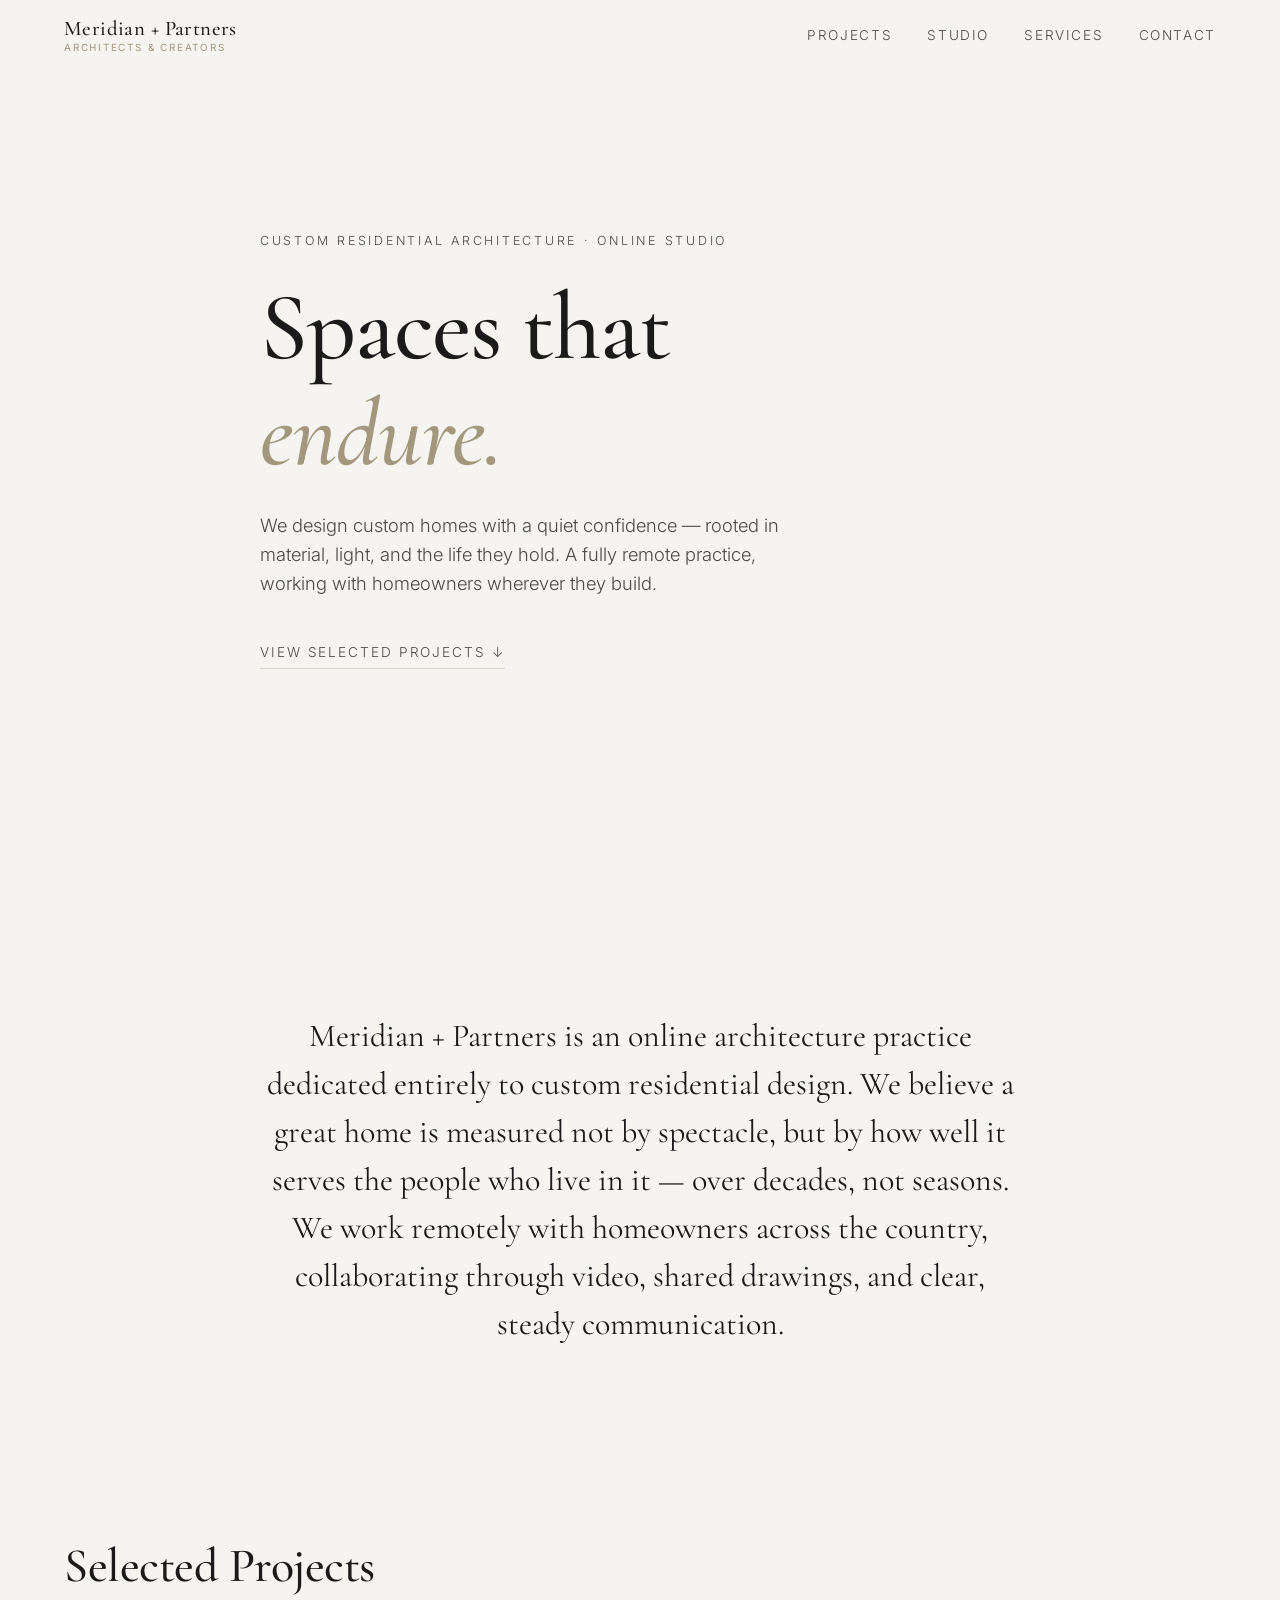
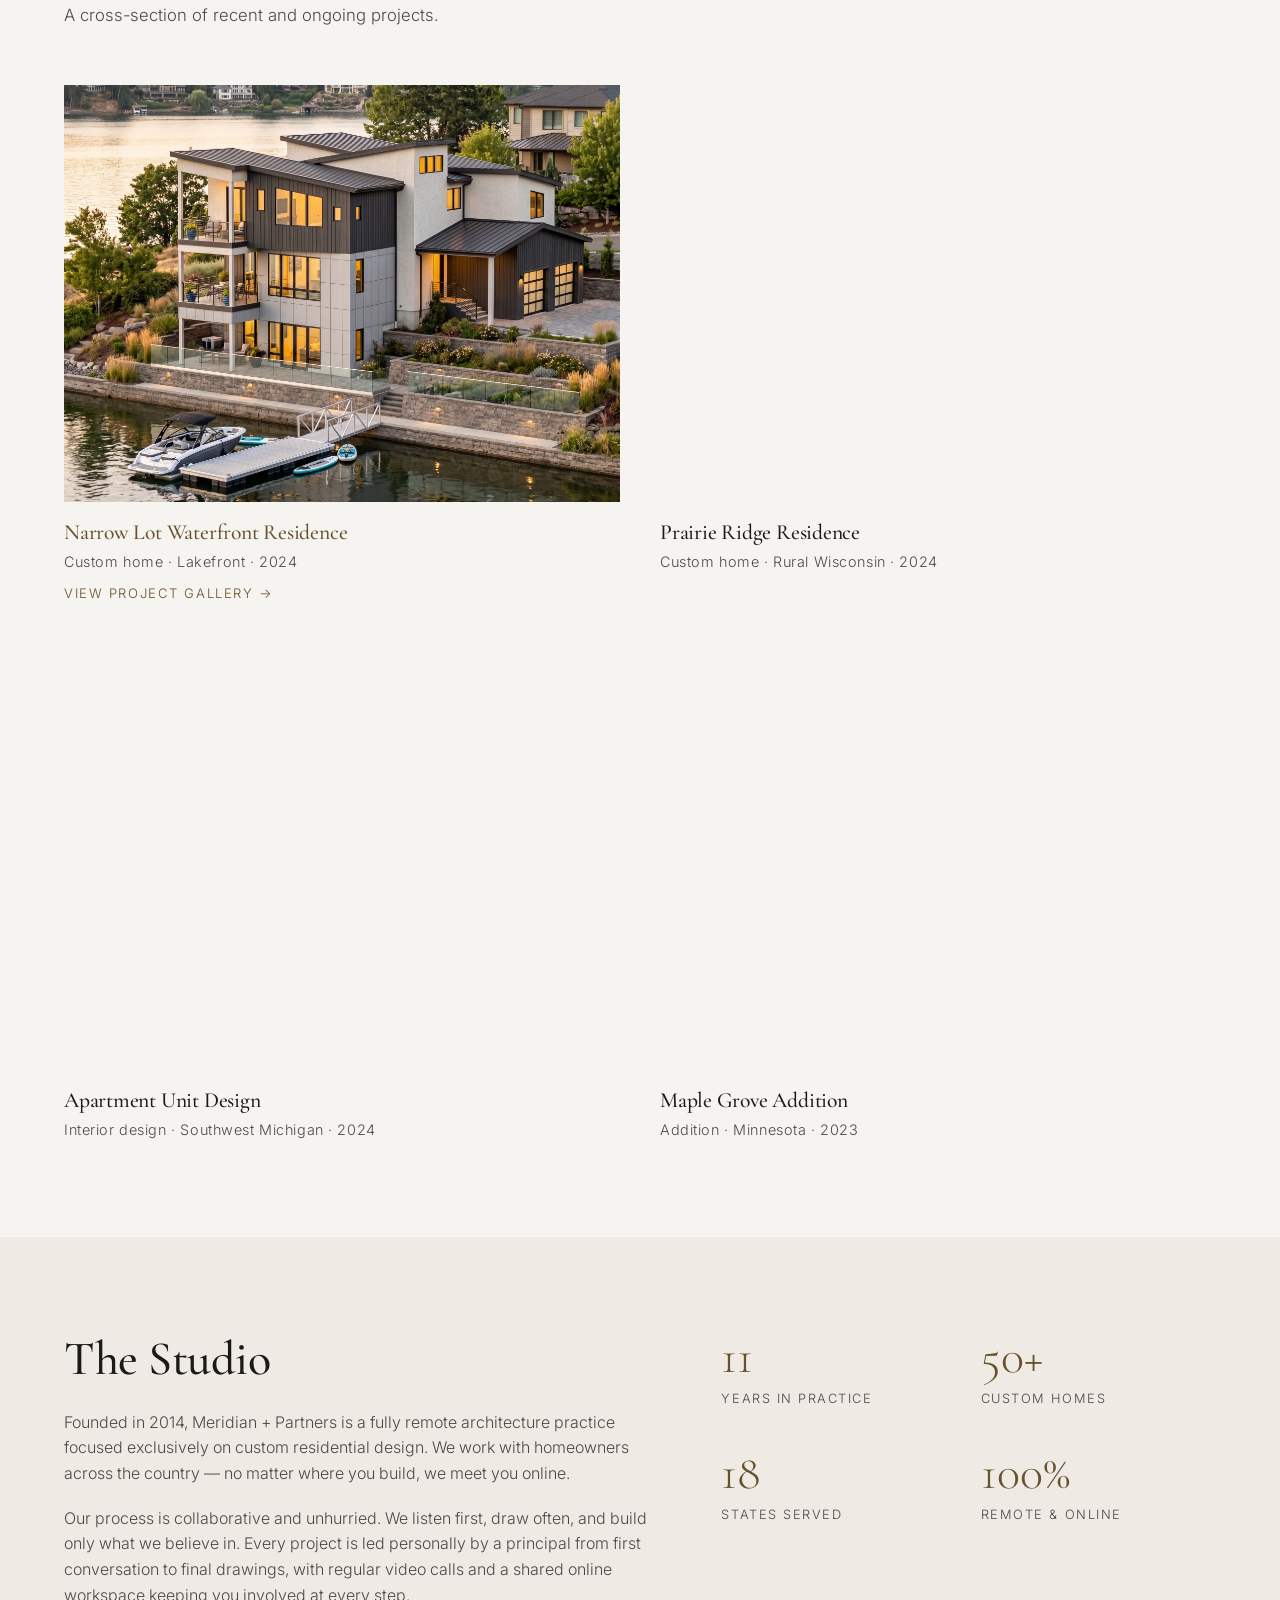
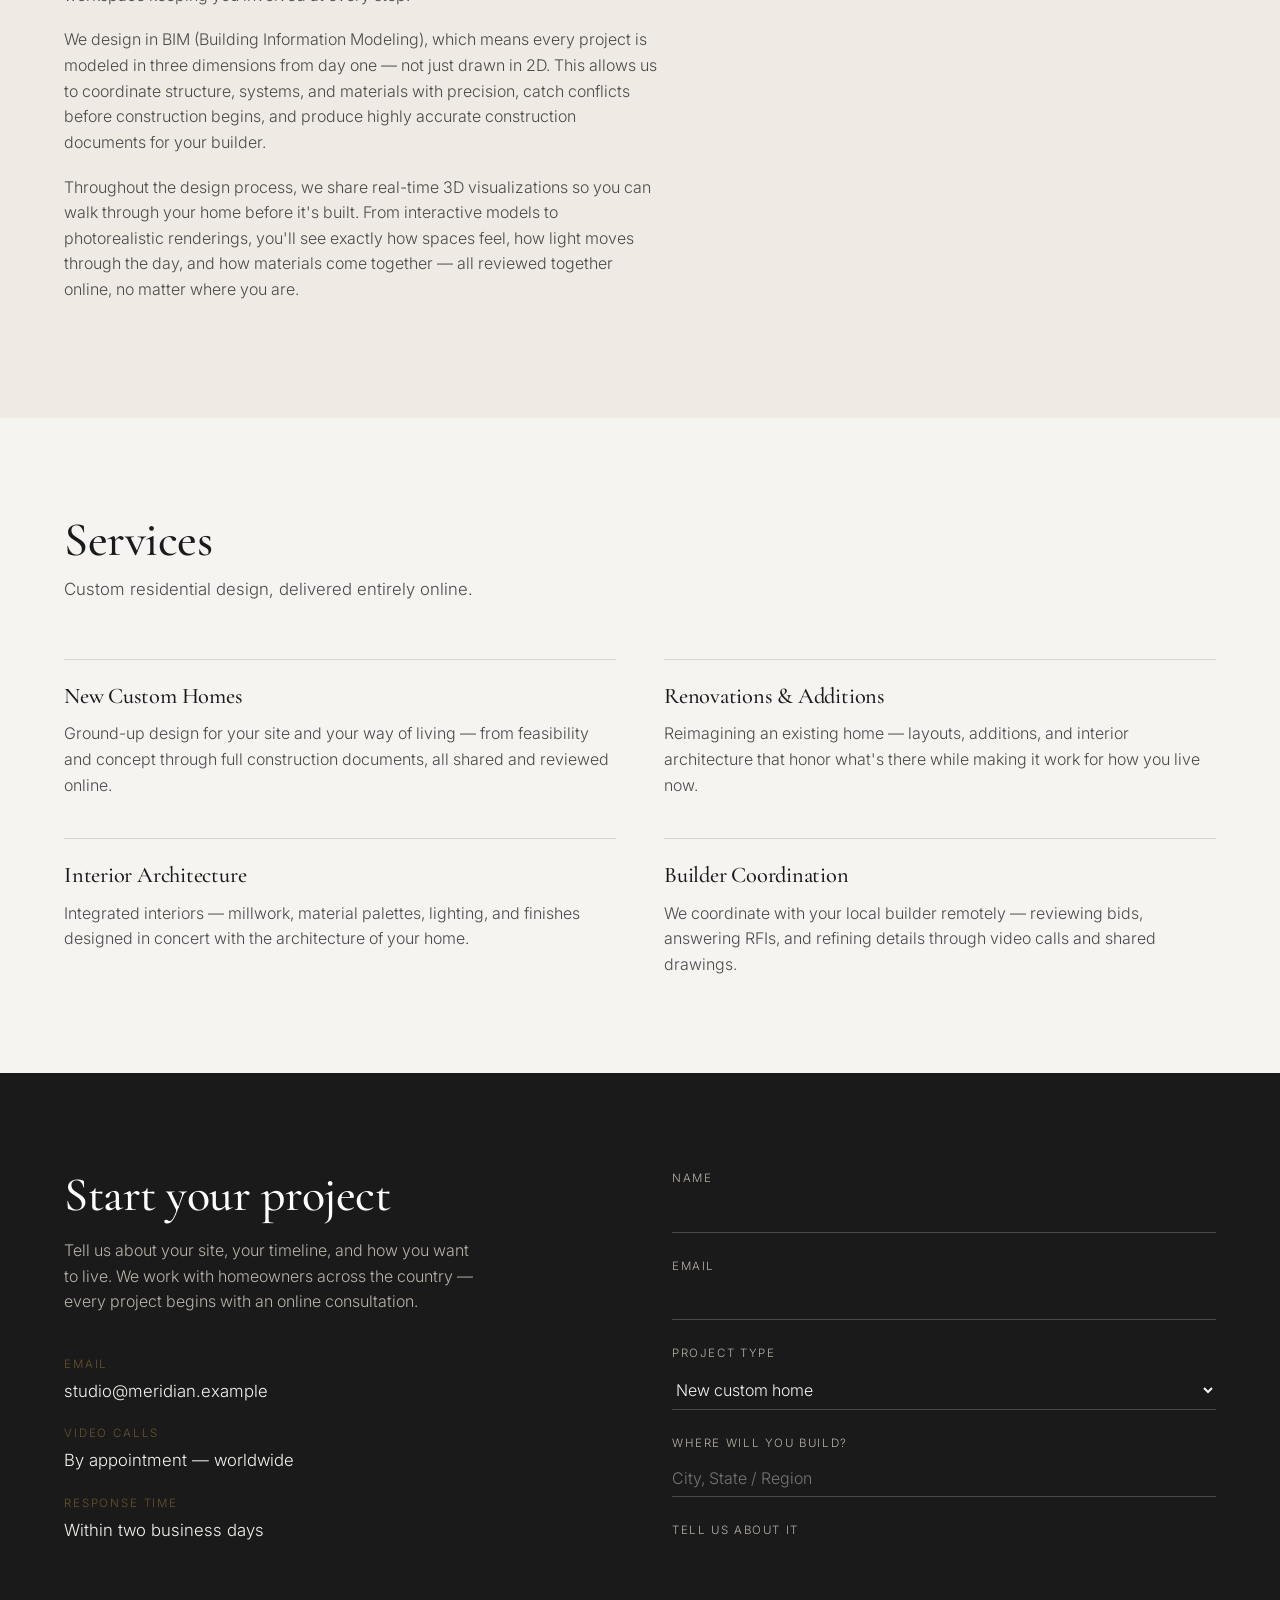
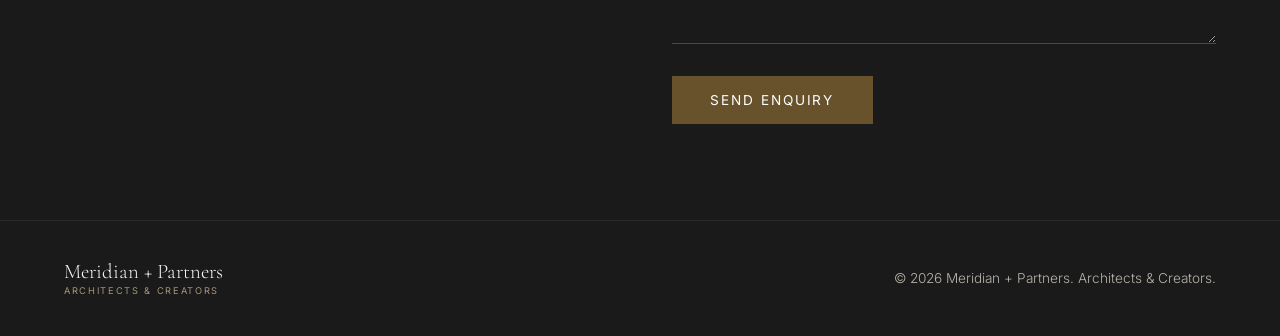
==== index.html @ c116041d "Update index.html" ====
<!DOCTYPE html>
<html lang="en">
<head>
  <meta charset="UTF-8" />
  <meta name="viewport" content="width=device-width, initial-scale=1.0" />
  <title>Meridian + Partners — Architects &amp; Creators</title>
  <meta name="description" content="Meridian + Partners is an online architecture practice designing custom residential projects — fully remote, working with homeowners across the country." />
  <link rel="stylesheet" href="styles.css" />
  <link rel="preconnect" href="https://fonts.googleapis.com" />
  <link rel="preconnect" href="https://fonts.gstatic.com" crossorigin />
  <link href="https://fonts.googleapis.com/css2?family=Inter:wght@300;400;500;600&family=Cormorant+Garamond:ital,wght@0,400;0,500;1,400&display=swap" rel="stylesheet" />
</head>
<body>

  <!-- Navigation -->
  <header class="site-header" id="top">
    <div class="nav-wrap">
      <a href="index.html" class="logo">Meridian + Partners<span class="logo-sub">Architects &amp; Creators</span></a>
      <nav class="nav-links" id="nav">
        <a href="index.html#work">Projects</a>
        <a href="index.html#studio">Studio</a>
        <a href="index.html#services">Services</a>
        <a href="index.html#contact">Contact</a>
      </nav>
      <button class="nav-toggle" id="navToggle" aria-label="Toggle menu">
        <span></span><span></span><span></span>
      </button>
    </div>
  </header>

  <!-- Hero -->
  <section class="hero">
    <div class="hero-content">
      <p class="hero-eyebrow">Custom Residential Architecture · Online Studio</p>
      <h1>Spaces that<br /><em>endure.</em></h1>
      <p class="hero-sub">We design custom homes with a quiet confidence — rooted in material, light, and the life they hold. A fully remote practice, working with homeowners wherever they build.</p>
      <a href="#work" class="btn-line">View selected projects ↓</a>
    </div>
  </section>

  <!-- Intro / Studio statement -->
  <section class="statement">
    <div class="container narrow">
      <p class="lead">
        Meridian + Partners is an online architecture practice dedicated entirely to custom
        residential design. We believe a great home is measured not by spectacle, but by how
        well it serves the people who live in it — over decades, not seasons. We work remotely
        with homeowners across the country, collaborating through video, shared drawings, and
        clear, steady communication.
      </p>
    </div>
  </section>

  <!-- Selected Projects -->
  <section class="work" id="work">
    <div class="container">
      <div class="section-head">
        <h2>Selected Projects</h2>
        <p>A cross-section of recent and ongoing projects.</p>
      </div>

      <div class="project-grid">
        <a href="narrow-lot-waterfront.html" class="project project-featured">
          <div class="project-img" style="background-image:url('narrow-lot-waterfront/waterfront-1.jpeg')"></div>
          <div class="project-meta">
            <h3>Narrow Lot Waterfront Residence</h3>
            <p>Custom home · Lakefront · 2024</p>
            <span class="project-link">View project gallery →</span>
          </div>
        </a>

        <article class="project">
          <div class="project-img" style="background-image:url('https://images.unsplash.com/photo-1600585154340-be6161a56a0c?auto=format&fit=crop&w=1200&q=80')"></div>
          <div class="project-meta">
            <h3>Prairie Ridge Residence</h3>
            <p>Custom home · Rural Wisconsin · 2024</p>
          </div>
        </article>

        <article class="project">
          <div class="project-img" style="background-image:url('https://images.unsplash.com/photo-1600210492486-724fe5c67fb0?auto=format&fit=crop&w=1200&q=80')"></div>
          <div class="project-meta">
            <h3>Apartment Unit Design</h3>
            <p>Interior design · Southwest Michigan · 2024</p>
          </div>
        </article>

        <article class="project">
          <div class="project-img" style="background-image:url('https://images.unsplash.com/photo-1512917774080-9991f1c4c750?auto=format&fit=crop&w=1200&q=80')"></div>
          <div class="project-meta">
            <h3>Maple Grove Addition</h3>
            <p>Addition · Minnesota · 2023</p>
          </div>
        </article>
      </div>
    </div>
  </section>

  <!-- Studio -->
  <section class="studio" id="studio">
    <div class="container two-col">
      <div class="col-text">
        <h2>The Studio</h2>
        <p>
          Founded in 2014, Meridian + Partners is a fully remote architecture practice focused
          exclusively on custom residential design. We work with homeowners across the country —
          no matter where you build, we meet you online.
        </p>
        <p>
          Our process is collaborative and unhurried. We listen first, draw often, and build only
          what we believe in. Every project is led personally by a principal from first
          conversation to final drawings, with regular video calls and a shared online workspace
          keeping you involved at every step.
        </p>
        <p>
          We design in BIM (Building Information Modeling), which means every project is modeled
          in three dimensions from day one — not just drawn in 2D. This allows us to coordinate
          structure, systems, and materials with precision, catch conflicts before construction
          begins, and produce highly accurate construction documents for your builder.
        </p>
        <p>
          Throughout the design process, we share real-time 3D visualizations so you can walk
          through your home before it's built. From interactive models to photorealistic
          renderings, you'll see exactly how spaces feel, how light moves through the day, and
          how materials come together — all reviewed together online, no matter where you are.
        </p>
      </div>
      <div class="col-stats">
        <div class="stat">
          <span class="stat-num">11</span>
          <span class="stat-label">Years in practice</span>
        </div>
        <div class="stat">
          <span class="stat-num">50+</span>
          <span class="stat-label">Custom homes</span>
        </div>
        <div class="stat">
          <span class="stat-num">18</span>
          <span class="stat-label">States served</span>
        </div>
        <div class="stat">
          <span class="stat-num">100%</span>
          <span class="stat-label">Remote &amp; online</span>
        </div>
      </div>
    </div>
  </section>

  <!-- Services -->
  <section class="services" id="services">
    <div class="container">
      <div class="section-head">
        <h2>Services</h2>
        <p>Custom residential design, delivered entirely online.</p>
      </div>
      <div class="service-grid">
        <div class="service">
          <h3>New Custom Homes</h3>
          <p>Ground-up design for your site and your way of living — from feasibility and concept through full construction documents, all shared and reviewed online.</p>
        </div>
        <div class="service">
          <h3>Renovations &amp; Additions</h3>
          <p>Reimagining an existing home — layouts, additions, and interior architecture that honor what's there while making it work for how you live now.</p>
        </div>
        <div class="service">
          <h3>Interior Architecture</h3>
          <p>Integrated interiors — millwork, material palettes, lighting, and finishes designed in concert with the architecture of your home.</p>
        </div>
        <div class="service">
          <h3>Builder Coordination</h3>
          <p>We coordinate with your local builder remotely — reviewing bids, answering RFIs, and refining details through video calls and shared drawings.</p>
        </div>
      </div>
    </div>
  </section>

  <!-- Contact -->
  <section class="contact" id="contact">
    <div class="container">
      <div class="contact-inner">
        <div class="contact-lead">
          <h2>Start your project</h2>
          <p>Tell us about your site, your timeline, and how you want to live. We work with homeowners across the country — every project begins with an online consultation.</p>
          <ul class="contact-details">
            <li><span>Email</span> studio@meridian.example</li>
            <li><span>Video calls</span> By appointment — worldwide</li>
            <li><span>Response time</span> Within two business days</li>
          </ul>
        </div>
                <form class="contact-form" id="contactForm">
          <!-- FormSubmit hidden fields -->
          <input type="hidden" name="_subject" value="New enquiry from Meridian + Partners website" />
          <input type="hidden" name="_template" value="table" />
          <input type="hidden" name="_captcha" value="false" />
          <div class="field">
            <label for="name">Name</label>
            <input type="text" id="name" name="name" required />
          </div>
          <div class="field">
            <label for="email">Email</label>
            <input type="email" id="email" name="email" required />
          </div>
          <div class="field">
            <label for="project">Project type</label>
            <select id="project" name="project">
              <option>New custom home</option>
              <option>Renovation / addition</option>
              <option>Interior architecture</option>
              <option>Not sure yet</option>
            </select>
          </div>
          <div class="field">
            <label for="location">Where will you build?</label>
            <input type="text" id="location" name="location" placeholder="City, State / Region" />
          </div>
          <div class="field">
            <label for="message">Tell us about it</label>
            <textarea id="message" name="message" rows="4" required></textarea>
          </div>
          <button type="submit" class="btn-solid">Send enquiry</button>
          <p class="form-note" id="formNote" hidden>Thanks — we'll be in touch within a few days.</p>
        </form>
      </div>
    </div>
  </section>

  <!-- Footer -->
  <footer class="site-footer">
    <div class="container footer-wrap">
      <p class="footer-logo">Meridian + Partners<span class="footer-sub">Architects &amp; Creators</span></p>
      <p class="footer-copy">© 2026 Meridian + Partners. Architects &amp; Creators.</p>
    </div>
  </footer>

  <script src="script.js"></script>
</body>
</html>
---- styles.css ----
/* ===== Base ===== */
:root {
  --bg: #f6f4f0;
  --ink: #1a1a1a;
  --ink-soft: #4a4a4a;
  --line: #d9d4cc;
  --accent: #68522c;
  --serif: "Cormorant Garamond", Georgia, serif;
  --sans: "Inter", -apple-system, BlinkMacSystemFont, "Segoe UI", sans-serif;
}

* { margin: 0; padding: 0; box-sizing: border-box; }

html { scroll-behavior: smooth; }

body {
  font-family: var(--sans);
  color: var(--ink);
  background: var(--bg);
  line-height: 1.6;
  font-weight: 300;
  -webkit-font-smoothing: antialiased;
}

img { max-width: 100%; display: block; }
a { color: inherit; text-decoration: none; }

.container { width: min(1200px, 90%); margin: 0 auto; }
.narrow { max-width: 760px; }

h1, h2, h3 { font-family: var(--serif); font-weight: 500; line-height: 1.1; letter-spacing: -0.01em; }
h2 { font-size: clamp(2rem, 4vw, 3rem); }
h3 { font-size: 1.4rem; }

/* ===== Header ===== */
.site-header {
  position: fixed; top: 0; left: 0; right: 0; z-index: 100;
  background: rgba(246, 244, 240, 0.85);
  backdrop-filter: blur(10px);
  border-bottom: 1px solid transparent;
  transition: border-color .3s ease;
}
.site-header.scrolled { border-color: var(--line); }

.nav-wrap {
  width: min(1200px, 90%); margin: 0 auto;
  display: flex; align-items: center; justify-content: space-between;
  padding: 1.1rem 0;
}

.logo {
  font-family: var(--serif); font-size: 1.3rem; font-weight: 500;
  letter-spacing: 0.02em; display: flex; flex-direction: column; line-height: 1.1;
}
.logo span { color: var(--accent); font-style: italic; }
.logo .logo-sub {
  font-family: var(--sans); font-size: 0.62rem; font-style: normal; font-weight: 400;
  text-transform: uppercase; letter-spacing: 0.18em; color: #a3977e;
  margin-top: 2px;
}

.nav-links { display: flex; gap: 2.2rem; }
.nav-links a {
  font-size: 0.85rem; text-transform: uppercase; letter-spacing: 0.12em;
  color: var(--ink-soft); transition: color .2s ease;
  position: relative;
}
.nav-links a::after {
  content: ""; position: absolute; left: 0; bottom: -4px; width: 0; height: 1px;
  background: var(--accent); transition: width .25s ease;
}
.nav-links a:hover { color: var(--ink); }
.nav-links a:hover::after { width: 100%; }

.nav-toggle { display: none; flex-direction: column; gap: 5px; background: none; border: none; cursor: pointer; padding: 6px; }
.nav-toggle span { width: 24px; height: 1.5px; background: var(--ink); transition: .3s; }

@media (max-width: 760px) {
  .nav-links {
    position: fixed; top: 64px; left: 0; right: 0;
    background: var(--bg); flex-direction: column; gap: 0;
    padding: 1rem 0; border-bottom: 1px solid var(--line);
    transform: translateY(-130%); transition: transform .35s ease;
  }
  .nav-links.open { transform: translateY(0); }
  .nav-links a { padding: 1rem 5%; }
  .nav-toggle { display: flex; }
}

/* ===== Hero ===== */
.hero {
  position: relative; min-height: 100vh; display: flex; align-items: center;
  background: var(--bg);
  color: var(--ink);
}
.hero-overlay { display: none; }
.hero-content { position: relative; width: min(1200px, 90%); margin: 0 auto; max-width: 760px; }
.hero-eyebrow {
  font-size: 0.78rem; text-transform: uppercase; letter-spacing: 0.22em;
  margin-bottom: 1.5rem; color: var(--ink-soft);
}
.hero h1 { font-size: clamp(3.2rem, 8vw, 6rem); margin-bottom: 1.5rem; }
.hero h1 em { font-style: italic; color: #a3977e; }
.hero-sub { font-size: 1.15rem; max-width: 520px; color: var(--ink-soft); font-weight: 300; margin-bottom: 2.5rem; }
.btn-line {
  display: inline-block; font-size: 0.85rem; text-transform: uppercase; letter-spacing: 0.14em;
  padding-bottom: 4px; border-bottom: 1px solid var(--line);
  color: var(--ink-soft); transition: border-color .2s ease, color .2s ease;
}
.btn-line:hover { border-color: var(--ink); color: var(--ink); }

/* ===== Statement ===== */
.statement { padding: 7rem 0; text-align: center; }
.statement .lead {
  font-family: var(--serif); font-size: clamp(1.4rem, 2.6vw, 2rem);
  line-height: 1.5; font-weight: 400; color: var(--ink);
}

/* ===== Section heads ===== */
.section-head { margin-bottom: 3.5rem; }
.section-head h2 { margin-bottom: 0.6rem; }
.section-head p { color: var(--ink-soft); font-size: 1.05rem; }

/* ===== Work ===== */
.work { padding: 5rem 0 6rem; }
.project-grid {
  display: grid; grid-template-columns: repeat(2, 1fr); gap: 3rem 2.5rem;
}
.project { cursor: pointer; text-decoration: none; color: inherit; display: block; }
.project-featured .project-meta h3 { color: var(--accent); }
.project-link {
  display: inline-block; margin-top: 0.6rem; font-size: 0.82rem; text-transform: uppercase;
  letter-spacing: 0.12em; color: var(--accent); transition: color .2s ease;
}
.project:hover .project-link { color: var(--ink); }
.project-img {
  aspect-ratio: 4/3; background-size: cover; background-position: center;
  margin-bottom: 1.2rem; overflow: hidden;
  transition: opacity .4s ease, transform .6s ease;
}
.project:hover .project-img { opacity: 0.88; }
.project-meta h3 { font-size: 1.35rem; margin-bottom: 0.3rem; }
.project-meta p { color: var(--ink-soft); font-size: 0.9rem; letter-spacing: 0.04em; }

@media (max-width: 640px) {
  .project-grid { grid-template-columns: 1fr; gap: 2.5rem; }
}

/* ===== Studio ===== */
.studio { padding: 6rem 0; background: #efeae3; }
.two-col { display: grid; grid-template-columns: 1.2fr 1fr; gap: 4rem; align-items: start; }
.col-text h2 { margin-bottom: 1.5rem; }
.col-text p { margin-bottom: 1.2rem; color: var(--ink-soft); }
.col-stats { display: grid; grid-template-columns: 1fr 1fr; gap: 2.5rem 1.5rem; }
.stat { display: flex; flex-direction: column; }
.stat-num { font-family: var(--serif); font-size: 3rem; color: var(--accent); line-height: 1; }
.stat-label { font-size: 0.8rem; text-transform: uppercase; letter-spacing: 0.12em; color: var(--ink-soft); margin-top: 0.5rem; }

@media (max-width: 760px) {
  .two-col { grid-template-columns: 1fr; gap: 2.5rem; }
}

/* ===== Services ===== */
.services { padding: 6rem 0; }
.service-grid { display: grid; grid-template-columns: repeat(2, 1fr); gap: 2.5rem 3rem; }
.service { padding-top: 1.5rem; border-top: 1px solid var(--line); }
.service h3 { margin-bottom: 0.8rem; }
.service p { color: var(--ink-soft); }

@media (max-width: 640px) {
  .service-grid { grid-template-columns: 1fr; }
}

/* ===== Contact ===== */
.contact { padding: 6rem 0; background: #1a1a1a; color: #f6f4f0; }
.contact-inner { display: grid; grid-template-columns: 1fr 1fr; gap: 4rem; align-items: start; }
.contact-lead h2 { margin-bottom: 1rem; color: #fff; }
.contact-lead p { color: #b8b3aa; margin-bottom: 2.5rem; max-width: 420px; }
.contact-details { list-style: none; }
.contact-details li { margin-bottom: 1.2rem; font-size: 1.05rem; }
.contact-details span {
  display: block; font-size: 0.72rem; text-transform: uppercase; letter-spacing: 0.16em;
  color: var(--accent); margin-bottom: 0.3rem;
}

.contact-form .field { margin-bottom: 1.5rem; }
.contact-form label {
  display: block; font-size: 0.72rem; text-transform: uppercase; letter-spacing: 0.14em;
  margin-bottom: 0.5rem; color: #b8b3aa;
}
.contact-form input,
.contact-form select,
.contact-form textarea {
  width: 100%; background: transparent; border: none; border-bottom: 1px solid #4a4a4a;
  color: #f6f4f0; font-family: var(--sans); font-size: 1rem; font-weight: 300;
  padding: 0.5rem 0; transition: border-color .2s ease;
}
.contact-form input:focus,
.contact-form select:focus,
.contact-form textarea:focus { outline: none; border-color: var(--accent); }
.contact-form select option { background: #1a1a1a; }
.contact-form textarea { resize: vertical; }

.btn-solid {
  display: inline-block; background: var(--accent); color: #fff; border: none;
  font-family: var(--sans); font-size: 0.85rem; text-transform: uppercase; letter-spacing: 0.14em;
  padding: 1rem 2.4rem; cursor: pointer; transition: background .2s ease;
}
.btn-solid:hover { background: #4e3d20; }

.form-note { margin-top: 1rem; color: var(--accent); font-size: 0.95rem; }

@media (max-width: 760px) {
  .contact-inner { grid-template-columns: 1fr; gap: 2.5rem; }
}

/* ===== Footer ===== */
.site-footer { padding: 2.5rem 0; border-top: 1px solid #2a2a2a; background: #1a1a1a; color: #b8b3aa; }
.footer-wrap { display: flex; align-items: center; justify-content: space-between; flex-wrap: wrap; gap: 1rem; }
.footer-logo { font-family: var(--serif); font-size: 1.3rem; color: #f6f4f0; display: flex; flex-direction: column; line-height: 1.1; }
.footer-logo span { color: var(--accent); font-style: italic; }
.footer-logo .footer-sub {
  font-family: var(--sans); font-size: 0.58rem; font-style: normal; font-weight: 400;
  text-transform: uppercase; letter-spacing: 0.18em; color: #a3977e;
  margin-top: 2px;
}
.footer-copy { font-size: 0.85rem; }
.footer-social { display: flex; gap: 1.8rem; }
.footer-social a { font-size: 0.85rem; text-transform: uppercase; letter-spacing: 0.1em; transition: color .2s ease; }
.footer-social a:hover { color: #fff; }

@media (max-width: 560px) {
  .footer-wrap { flex-direction: column; text-align: center; }
}

/* ===== Project Gallery Page ===== */
.project-hero {
  position: relative; min-height: 75vh; display: flex; align-items: flex-end;
  overflow: hidden; margin-top: 0;
}
.project-hero-img {
  position: absolute; inset: 0; background-size: cover; background-position: center;
}
.project-hero-overlay {
  position: absolute; inset: 0;
  background: linear-gradient(180deg, rgba(0,0,0,0.25) 0%, rgba(0,0,0,0.65) 100%);
}
.project-hero-content {
  position: relative; width: min(1200px, 90%); margin: 0 auto 4rem; max-width: 760px; color: #fff;
}
.project-hero-eyebrow {
  font-size: 0.78rem; text-transform: uppercase; letter-spacing: 0.22em;
  margin-bottom: 1.2rem; opacity: 0.9;
}
.project-hero h1 { font-size: clamp(2.8rem, 6vw, 4.5rem); margin-bottom: 1.2rem; color: #fff; }
.project-hero-sub { font-size: 1.1rem; max-width: 560px; opacity: 0.92; font-weight: 300; }

.project-details { padding: 4rem 0 2rem; }
.project-info-grid {
  display: grid; grid-template-columns: repeat(4, 1fr); gap: 2rem;
}
.project-info h3 {
  font-family: var(--sans); font-size: 0.72rem; text-transform: uppercase;
  letter-spacing: 0.14em; color: var(--accent); margin-bottom: 0.5rem;
}
.project-info p { color: var(--ink-soft); font-size: 0.95rem; }
@media (max-width: 640px) {
  .project-info-grid { grid-template-columns: 1fr 1fr; gap: 1.5rem; }
}

.gallery { padding: 3rem 0 5rem; }
.gallery-grid {
  display: grid; grid-template-columns: repeat(2, 1fr); gap: 1.5rem;
}
.gallery-item { overflow: hidden; }
.gallery-item img {
  width: 100%; height: 100%; object-fit: cover; aspect-ratio: 4/3;
  transition: transform .6s ease;
}
.gallery-item:hover img { transform: scale(1.03); }
.gallery-wide { grid-column: span 2; }
.gallery-wide img { aspect-ratio: 16/9; }
@media (max-width: 640px) {
  .gallery-grid { grid-template-columns: 1fr; }
  .gallery-wide { grid-column: span 1; }
}

.project-narrative { padding: 4rem 0 5rem; background: #efeae3; }
.project-narrative h2 { margin-bottom: 1.5rem; }
.project-narrative p { color: var(--ink-soft); margin-bottom: 1.2rem; font-size: 1.05rem; }

.back-to-work { padding: 3rem 0 4rem; }
.btn-line-dark {
  display: inline-block; font-size: 0.85rem; text-transform: uppercase; letter-spacing: 0.14em;
  padding-bottom: 4px; border-bottom: 1px solid var(--line); color: var(--ink-soft);
  transition: border-color .2s ease, color .2s ease;
}
.btn-line-dark:hover { border-color: var(--ink); color: var(--ink); }
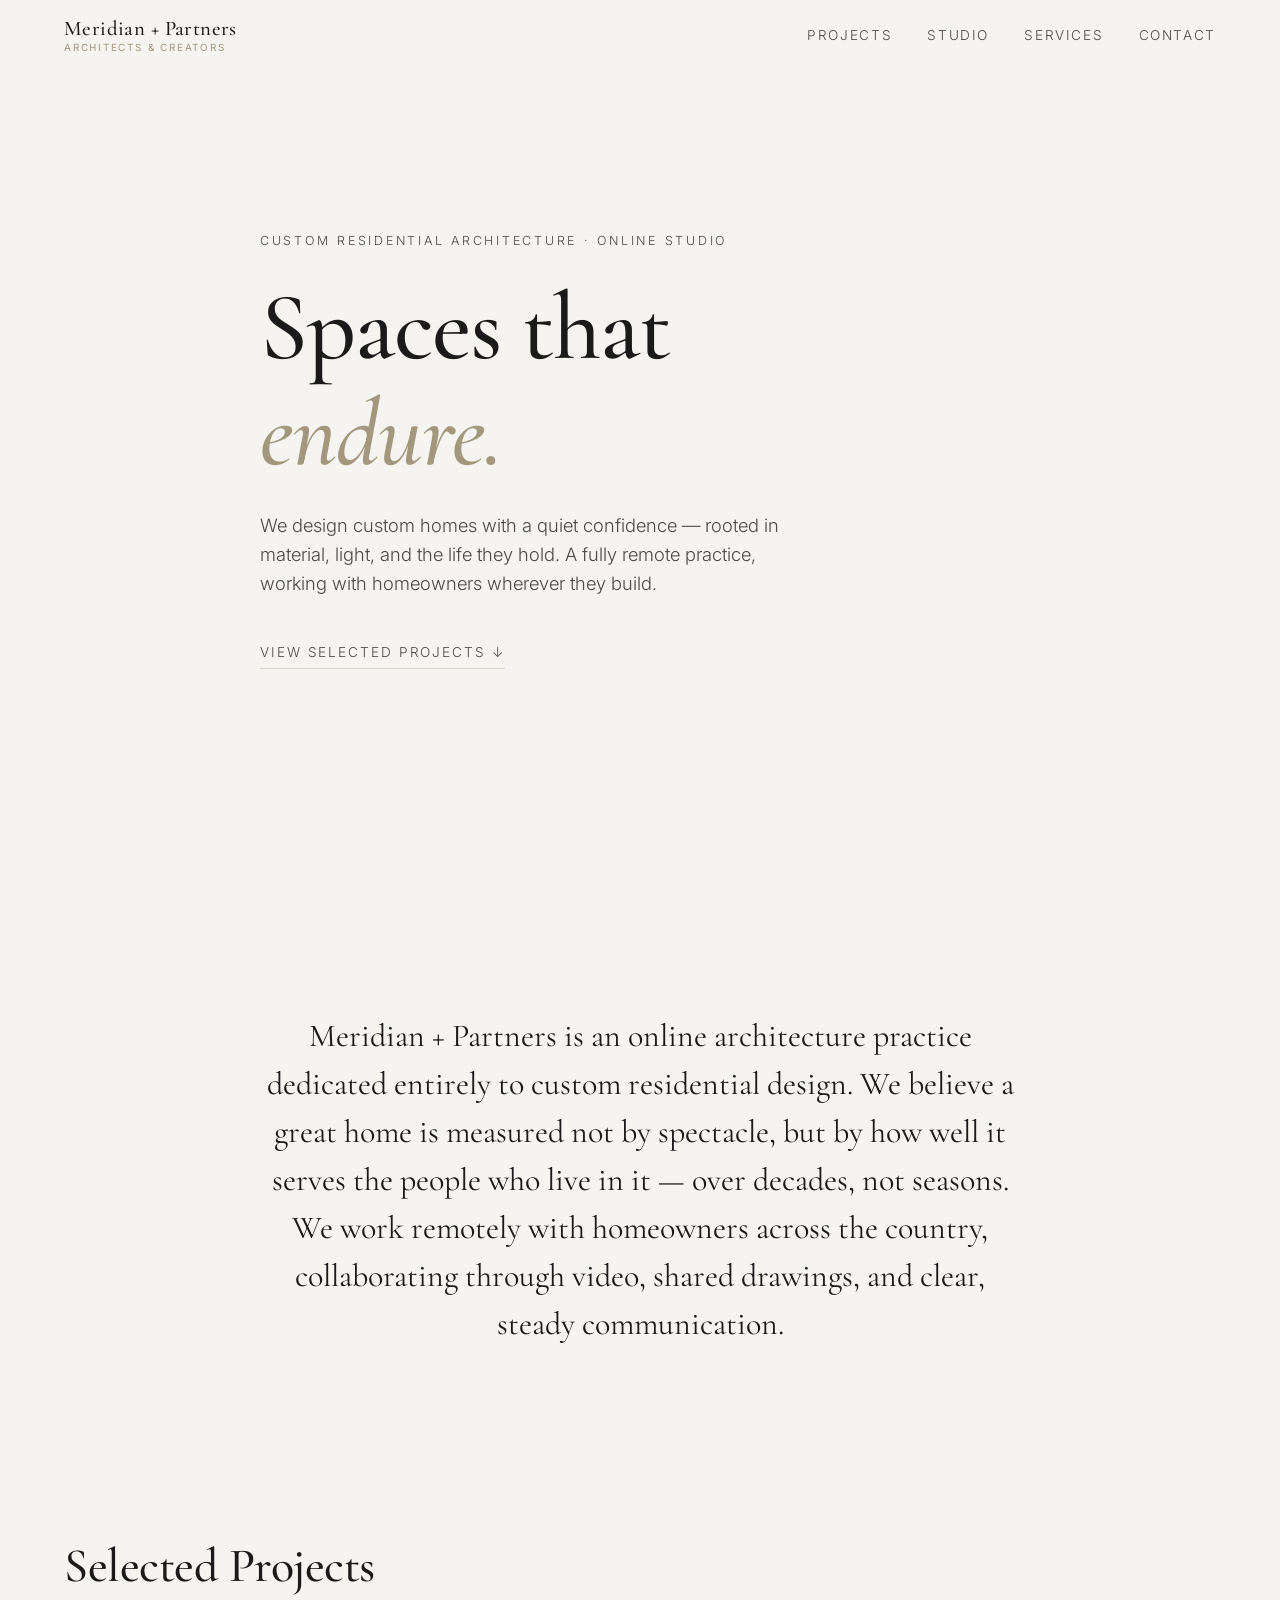
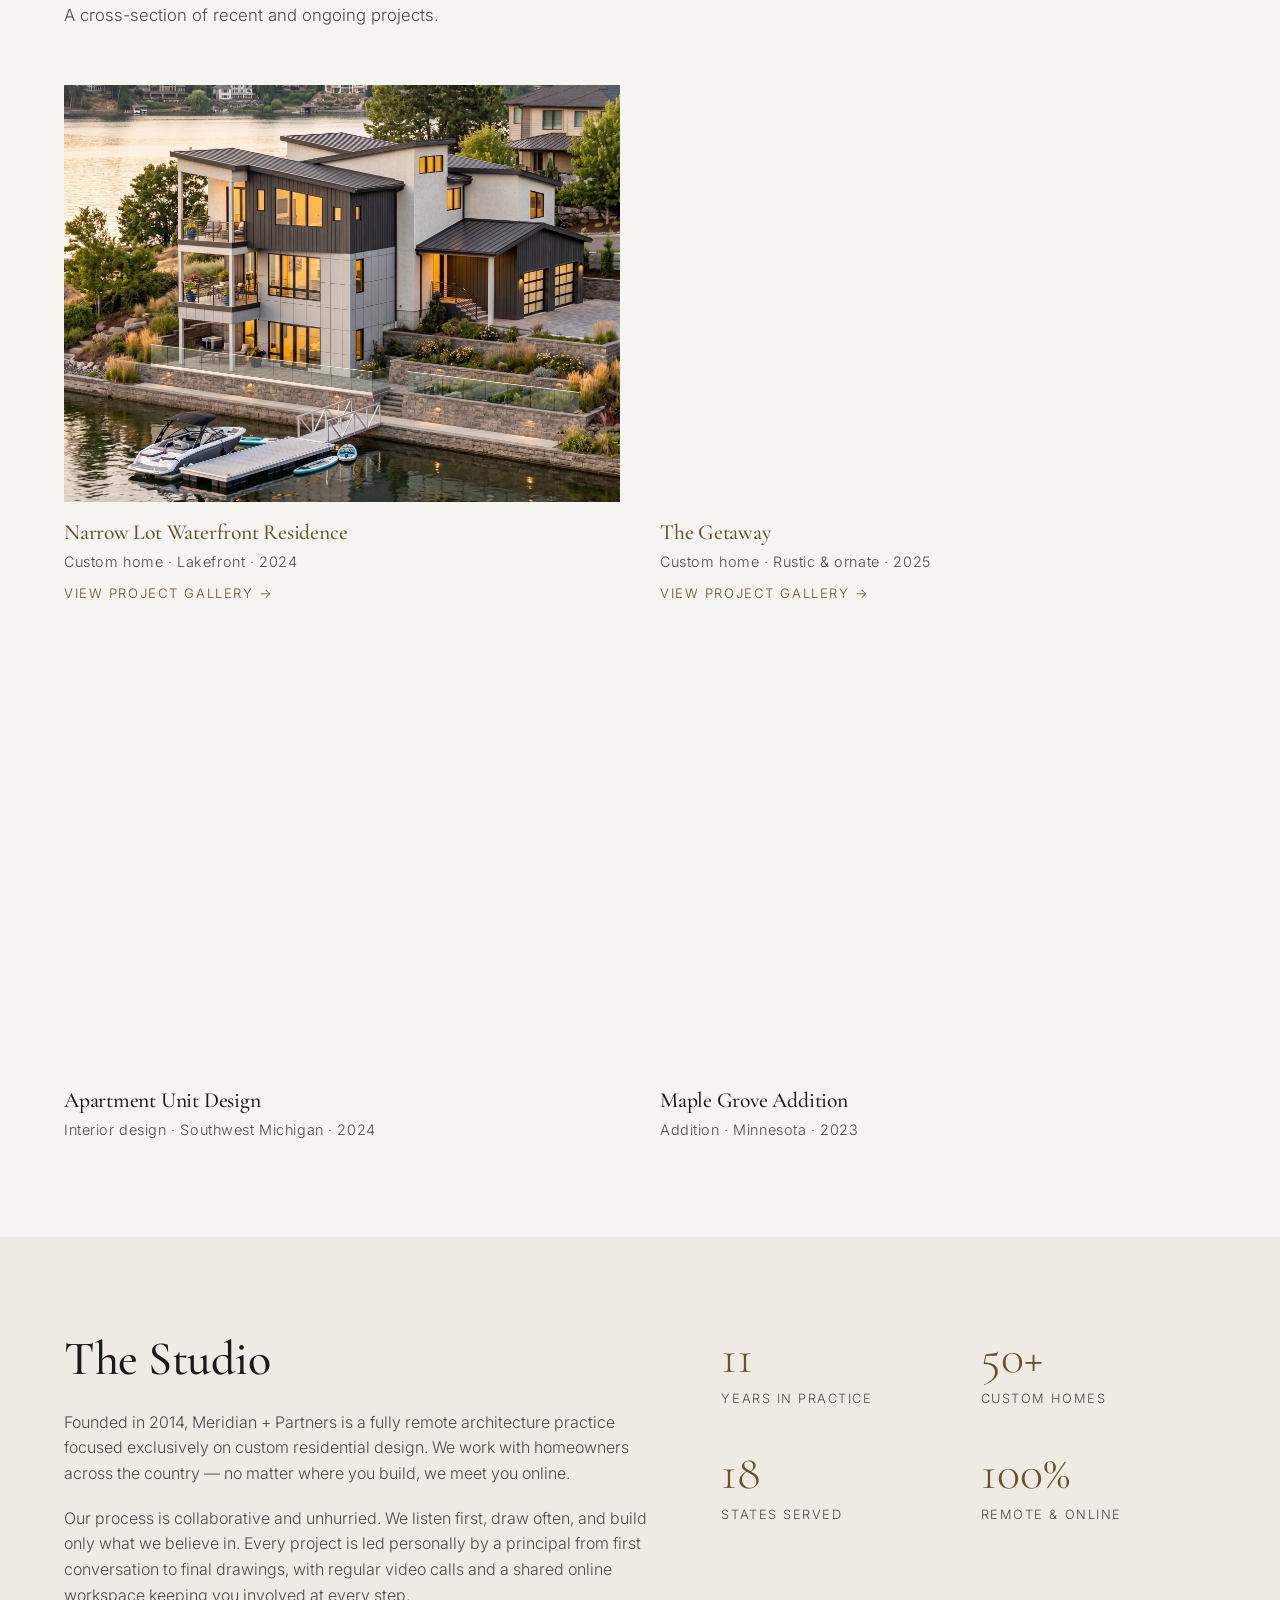
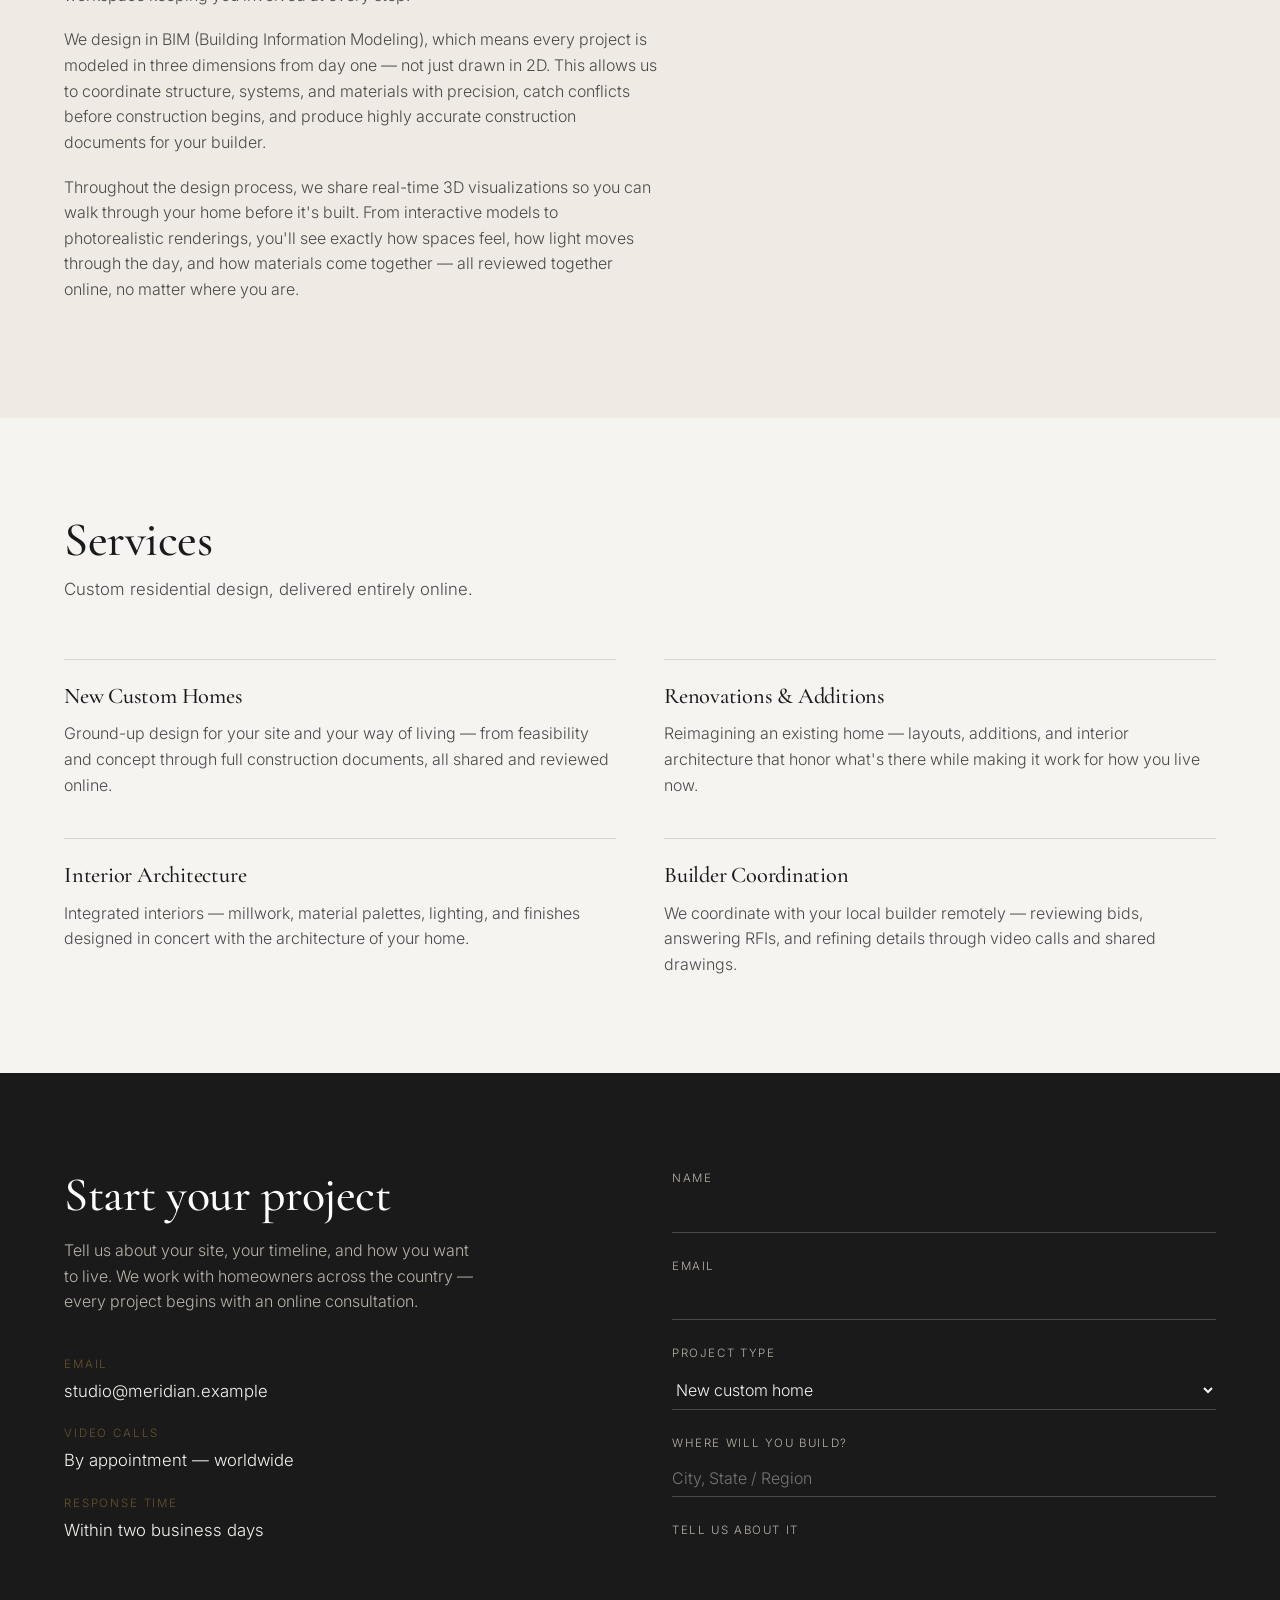
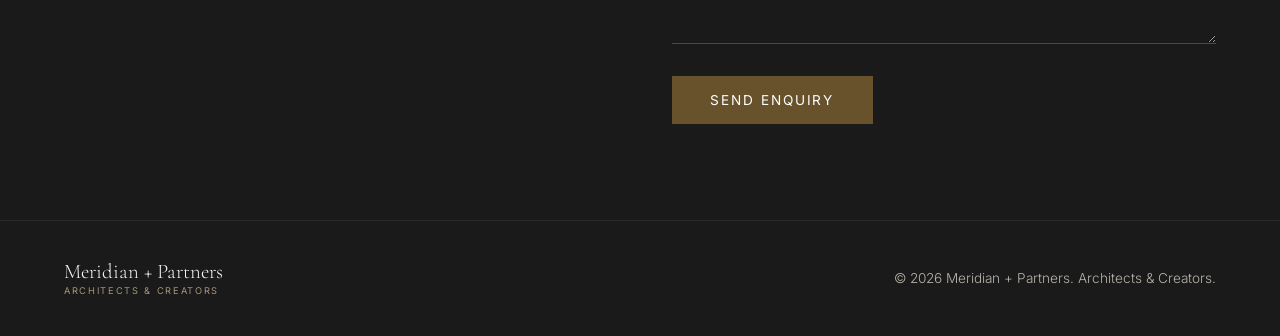
==== commit 981e0cf2: "Update index.html" ====
--- a/index.html
+++ b/index.html
@@ -69,13 +69,14 @@
           </div>
         </a>
 
-        <article class="project">
-          <div class="project-img" style="background-image:url('https://images.unsplash.com/photo-1600585154340-be6161a56a0c?auto=format&fit=crop&w=1200&q=80')"></div>
-          <div class="project-meta">
-            <h3>Prairie Ridge Residence</h3>
-            <p>Custom home · Rural Wisconsin · 2024</p>
-          </div>
-        </article>
+        <a href="the-getaway.html" class="project project-featured">
+          <div class="project-img" style="background-image:url('the-getaway/getaway-1.jpeg')"></div>
+          <div class="project-meta">
+            <h3>The Getaway</h3>
+            <p>Custom home · Rustic &amp; ornate · 2025</p>
+            <span class="project-link">View project gallery →</span>
+          </div>
+        </a>
 
         <article class="project">
           <div class="project-img" style="background-image:url('https://images.unsplash.com/photo-1600210492486-724fe5c67fb0?auto=format&fit=crop&w=1200&q=80')"></div>
@@ -187,11 +188,10 @@
             <li><span>Response time</span> Within two business days</li>
           </ul>
         </div>
-                <form class="contact-form" id="contactForm">
-          <!-- FormSubmit hidden fields -->
+        <form class="contact-form" id="contactForm">
           <input type="hidden" name="_subject" value="New enquiry from Meridian + Partners website" />
           <input type="hidden" name="_template" value="table" />
-          <input type="hidden" name="_captcha" value="false" />
+          <input type="text" name="_honey" style="display:none" />
           <div class="field">
             <label for="name">Name</label>
             <input type="text" id="name" name="name" required />
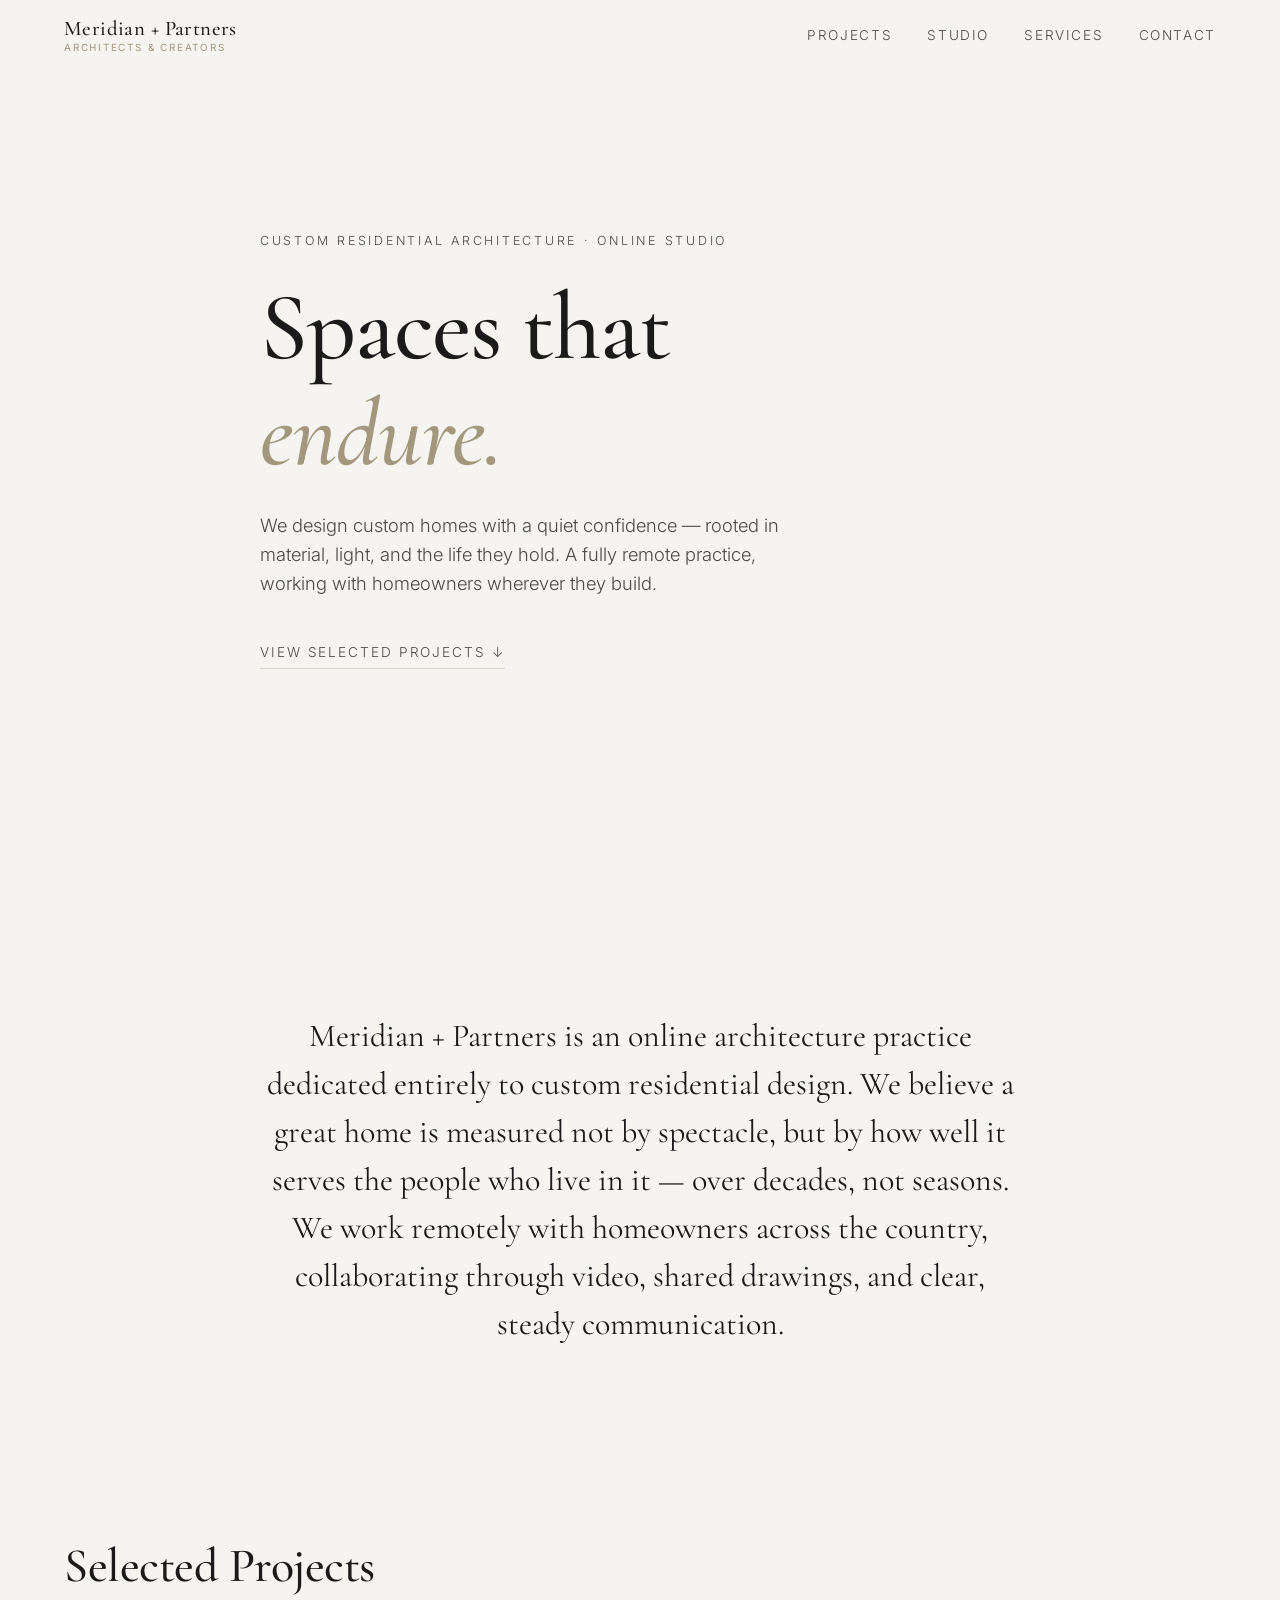
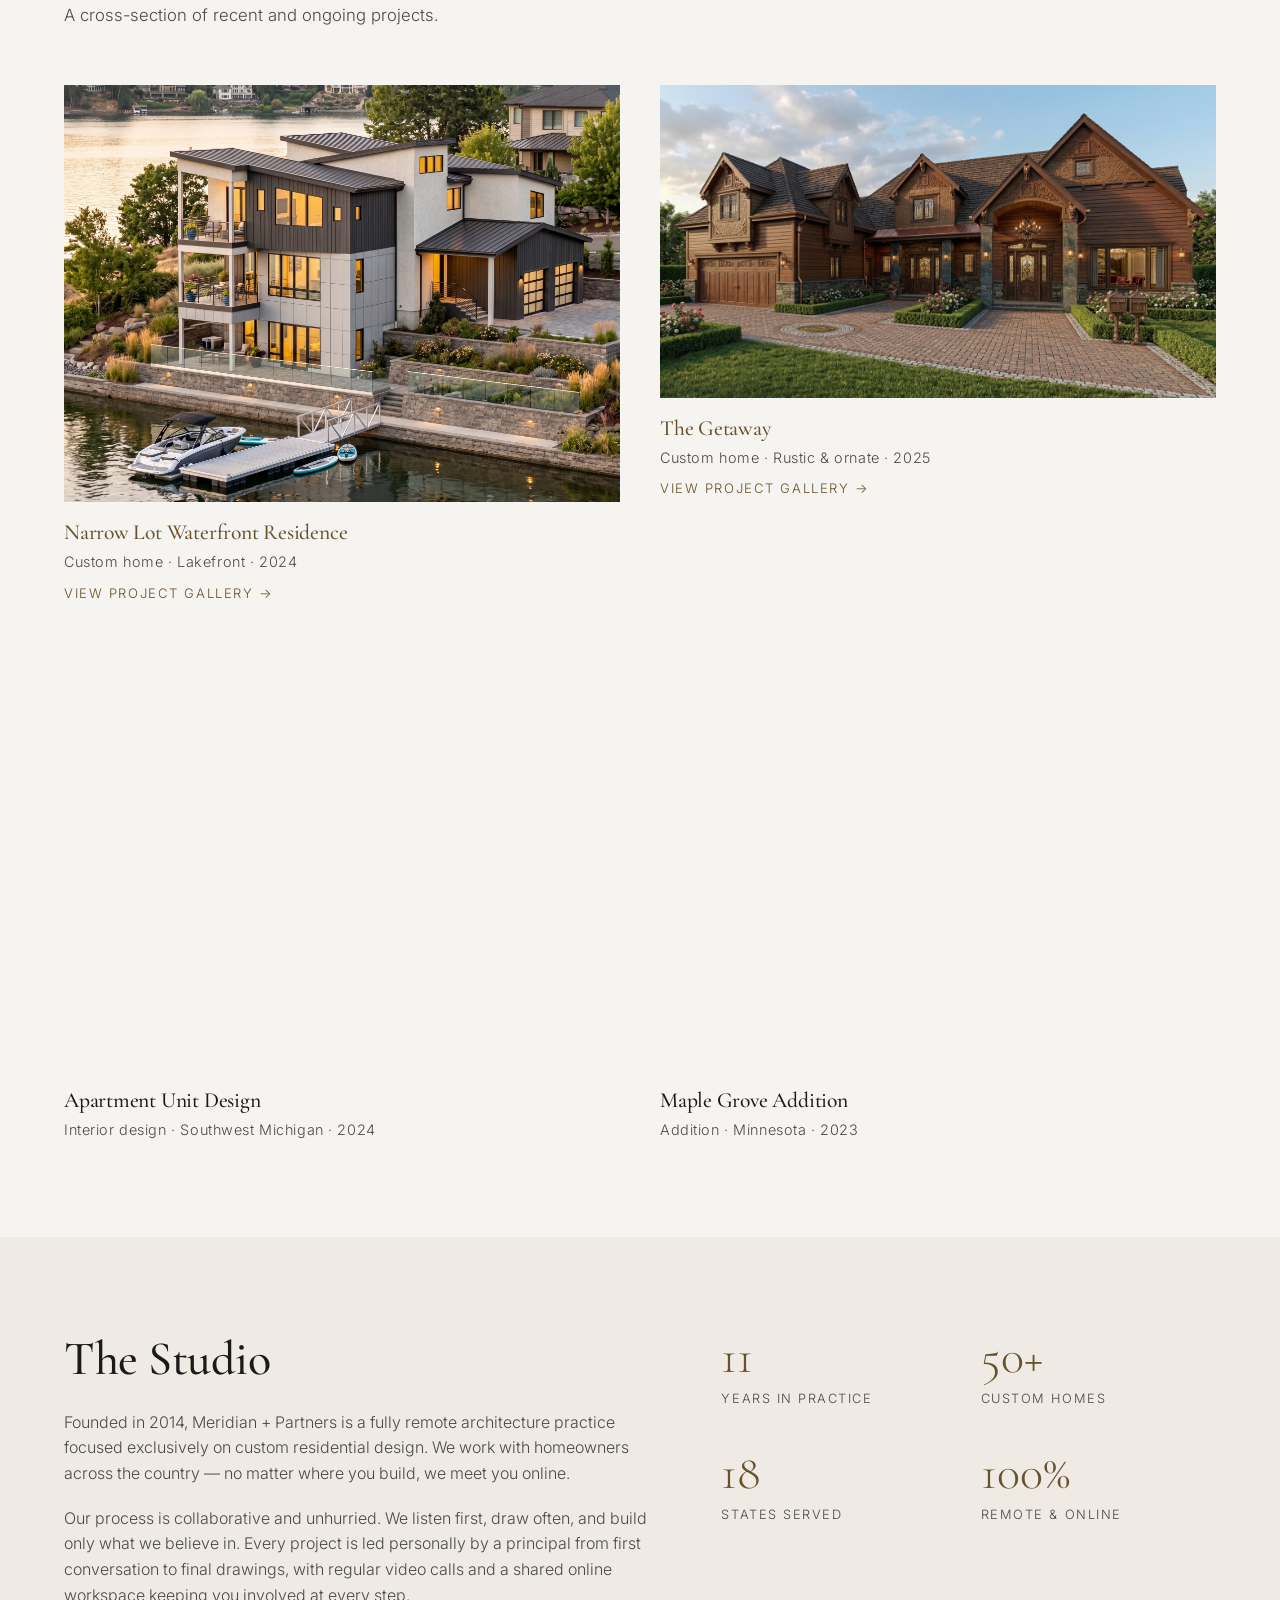
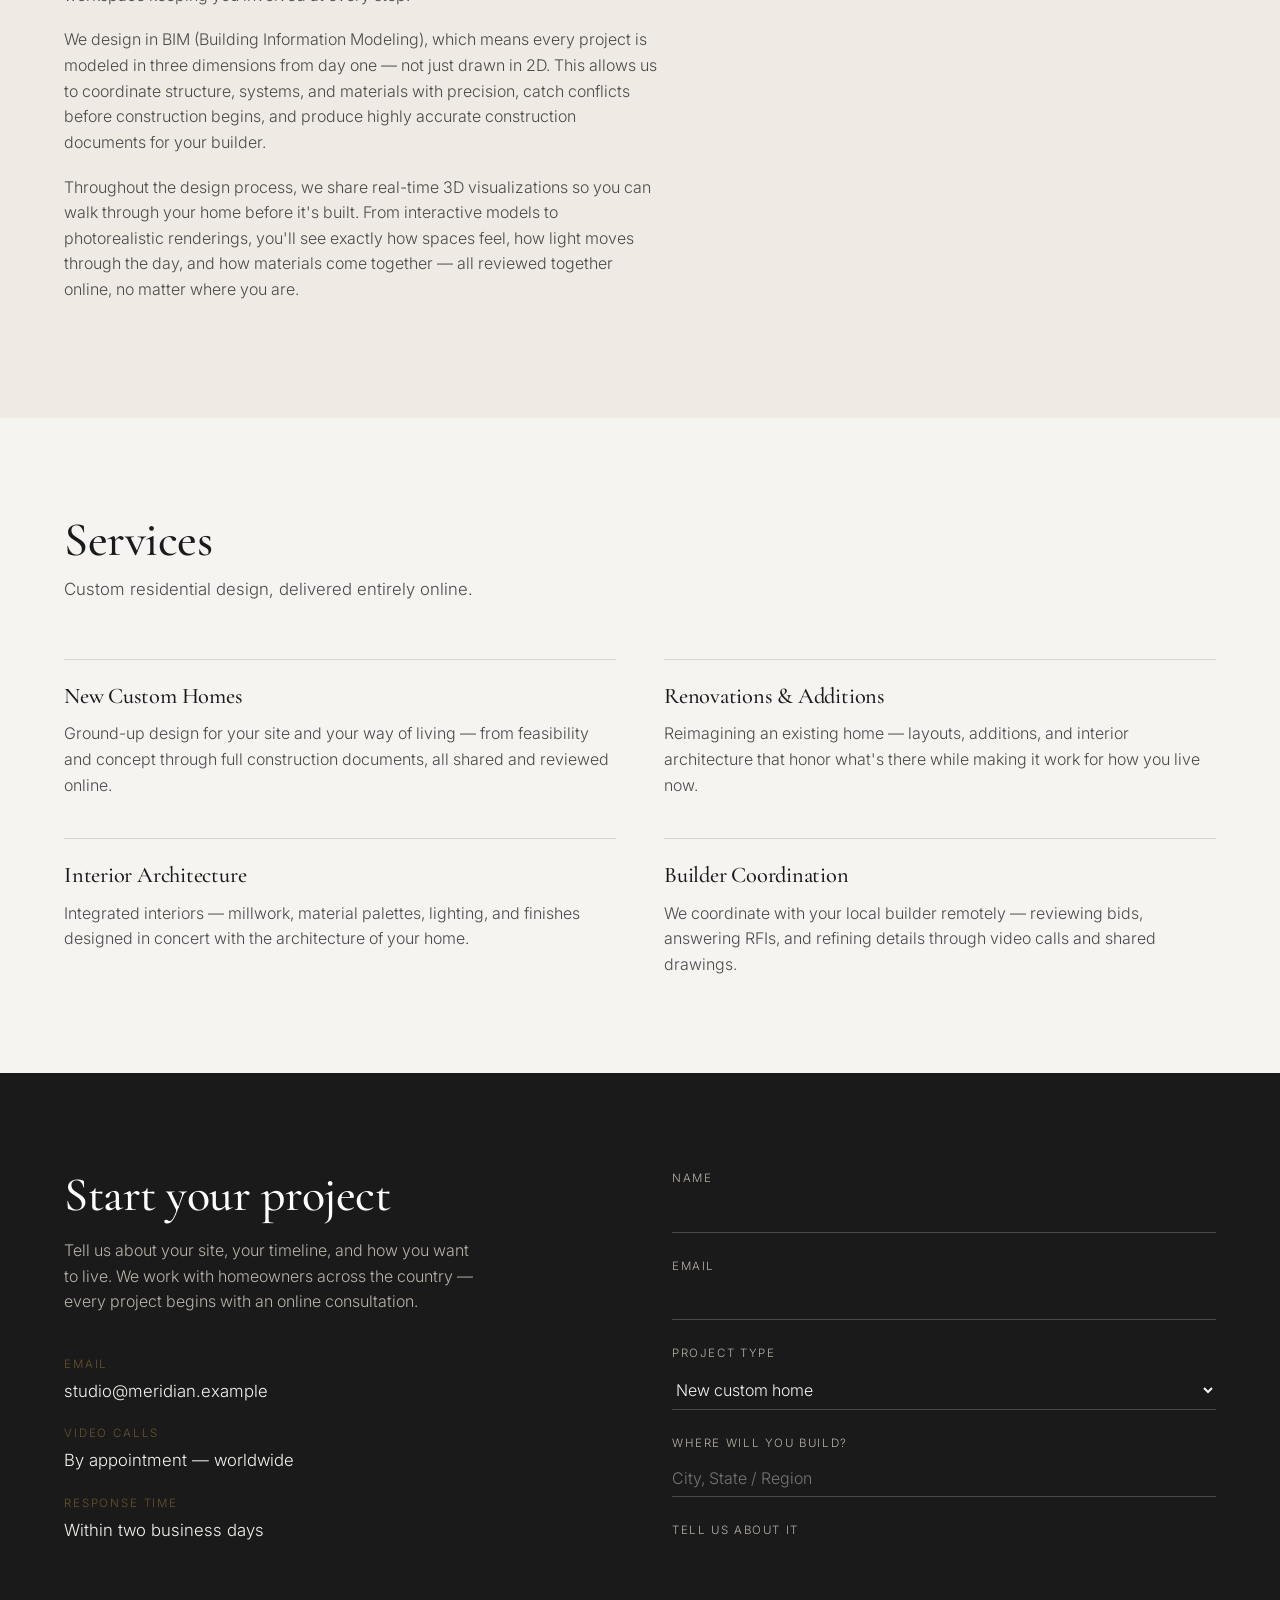
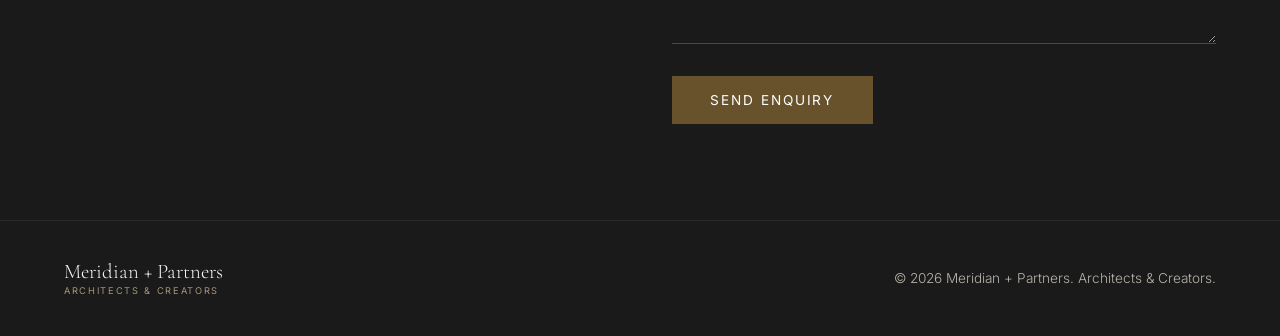
==== commit 37cae982: "Update index.html" ====
--- a/index.html
+++ b/index.html
@@ -70,7 +70,7 @@
         </a>
 
         <a href="the-getaway.html" class="project project-featured">
-          <div class="project-img" style="background-image:url('the-getaway/getaway-1.jpeg')"></div>
+          <div class="project-img" style="background-image:url('the-getaway/getaway-1.jpeg');aspect-ratio:16/9"></div>
           <div class="project-meta">
             <h3>The Getaway</h3>
             <p>Custom home · Rustic &amp; ornate · 2025</p>
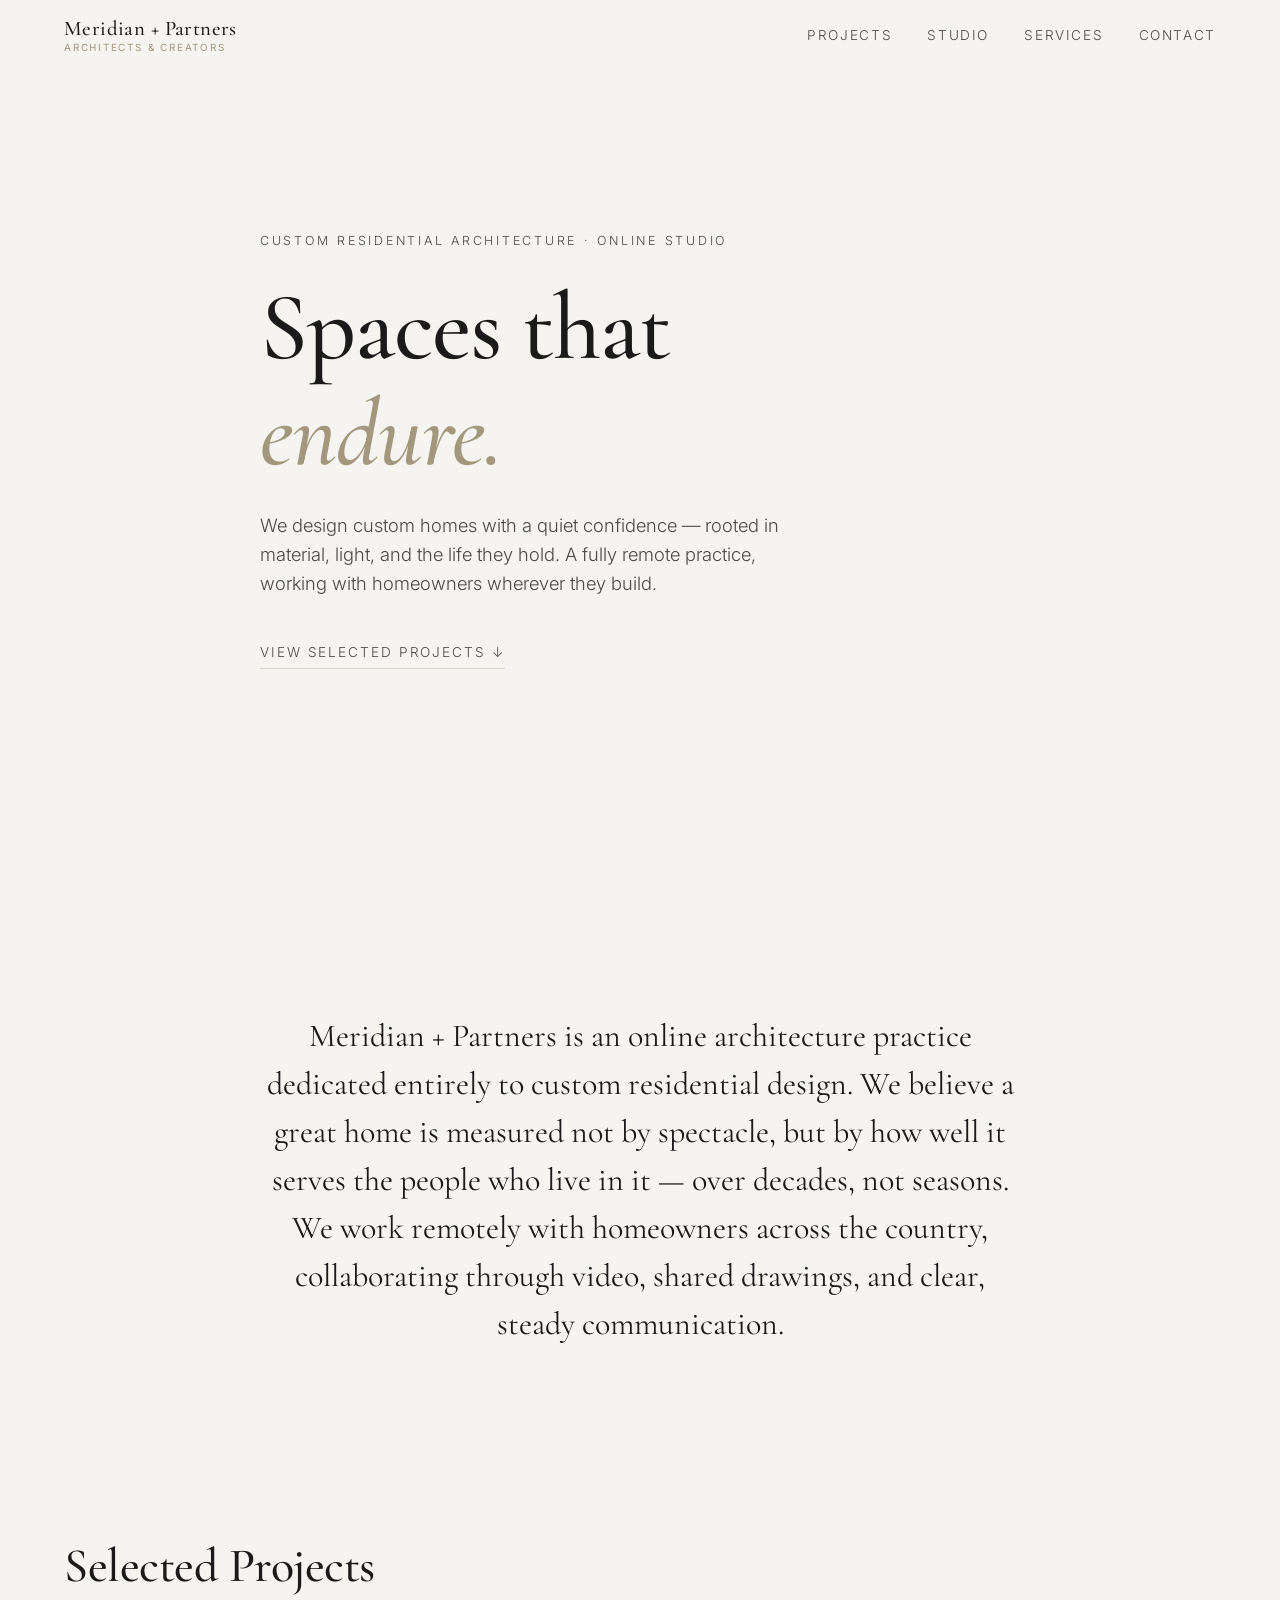
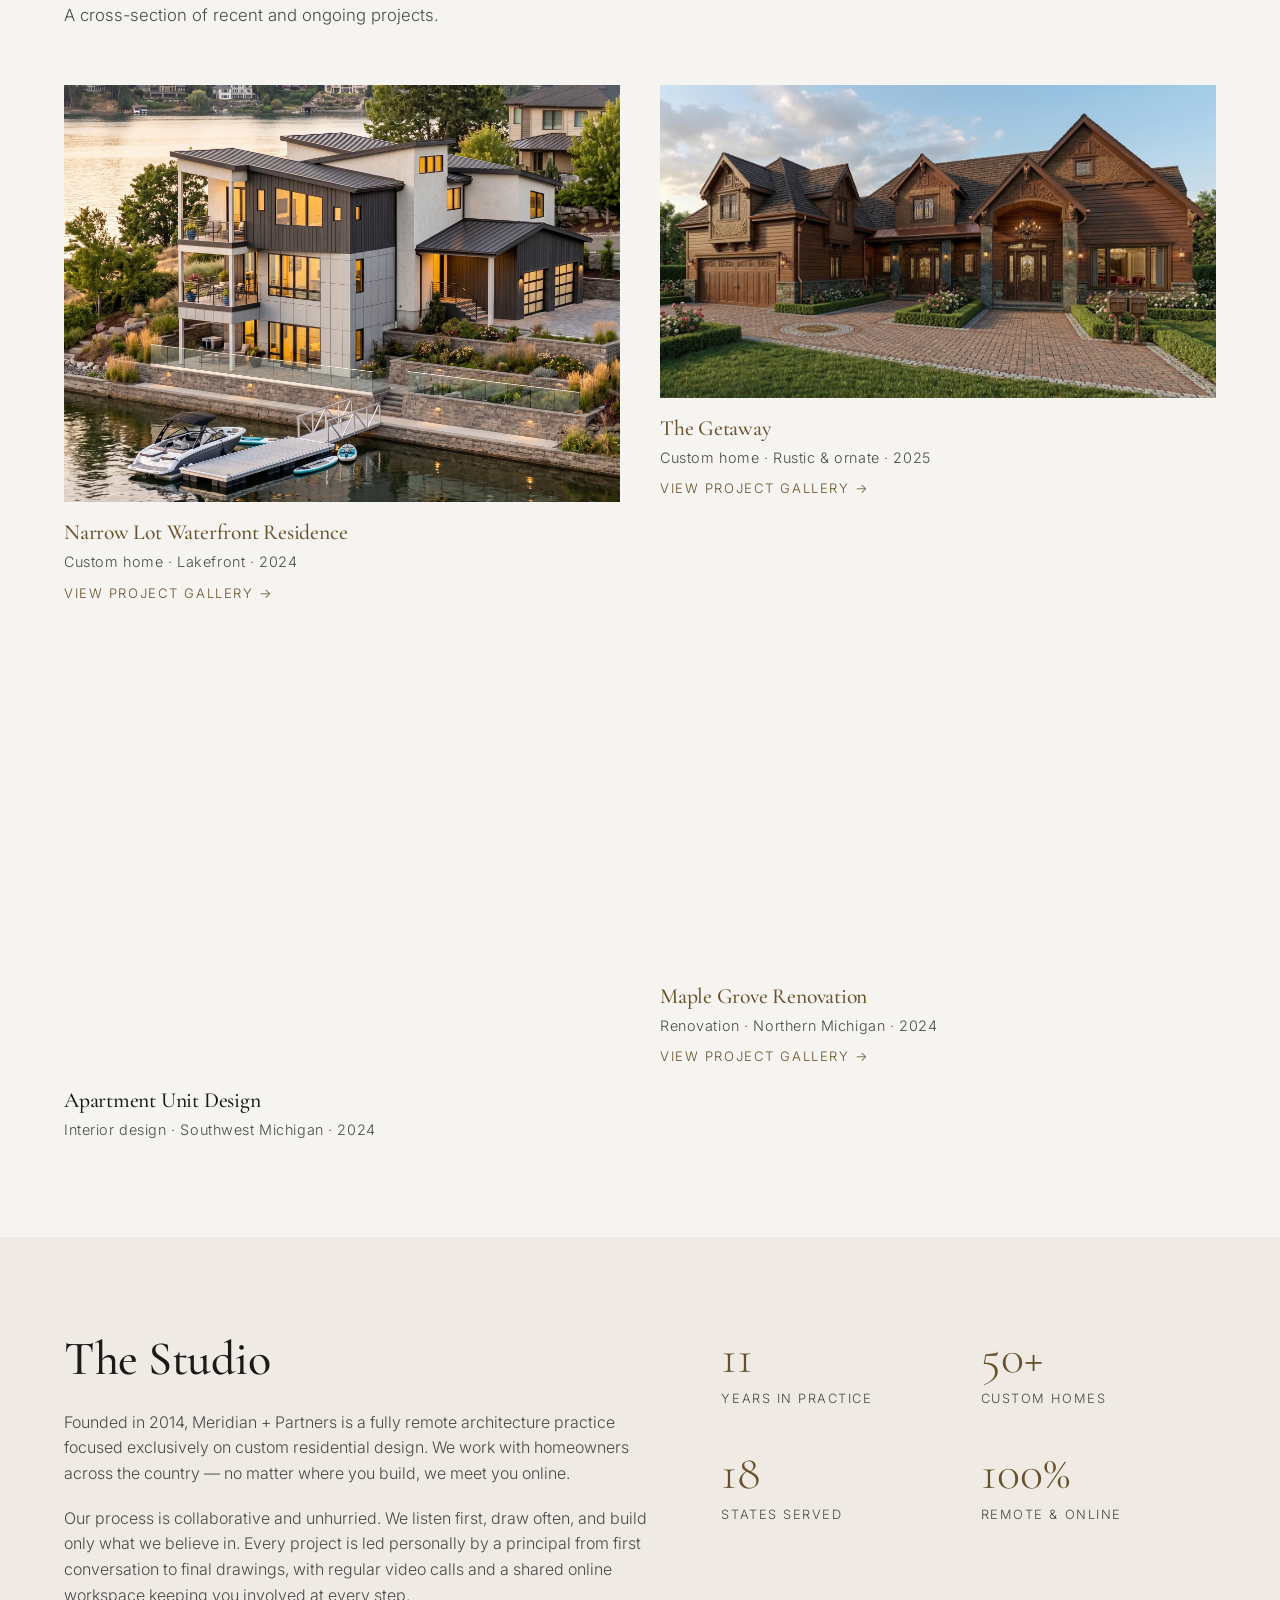
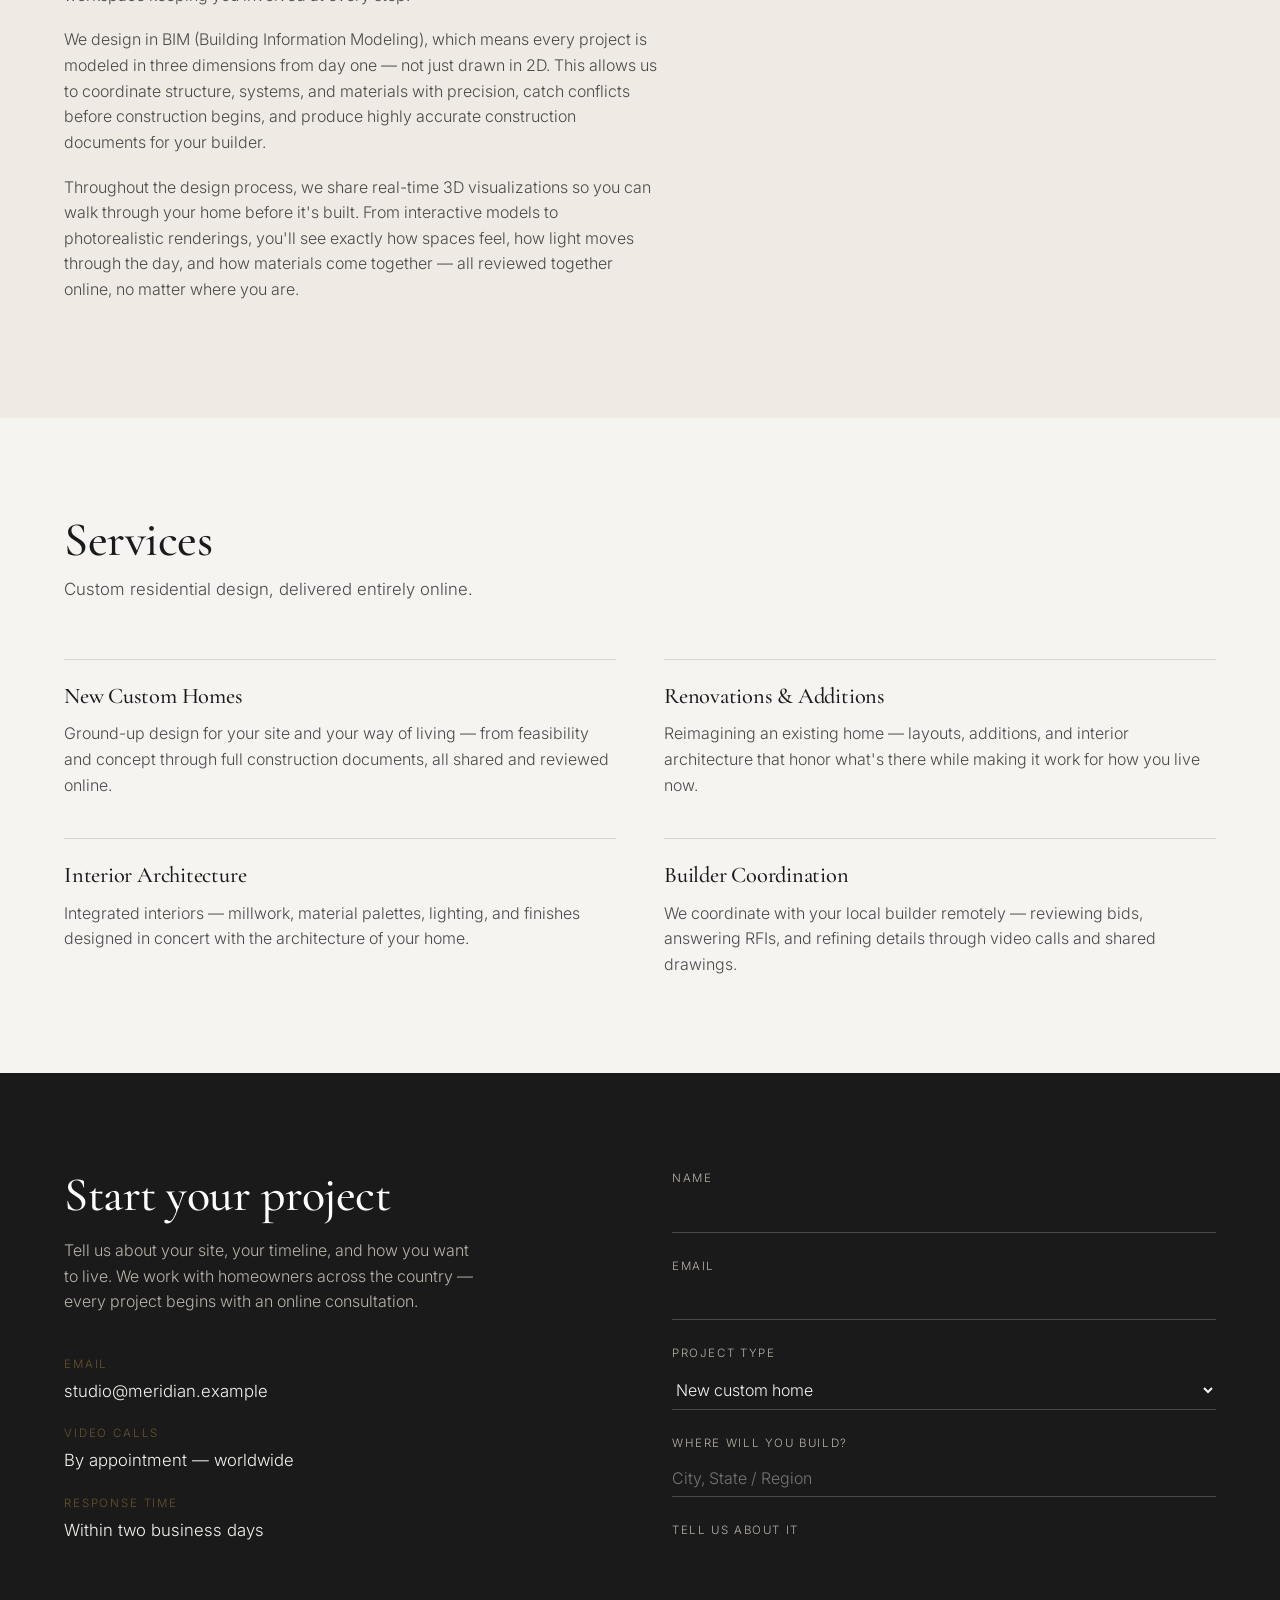
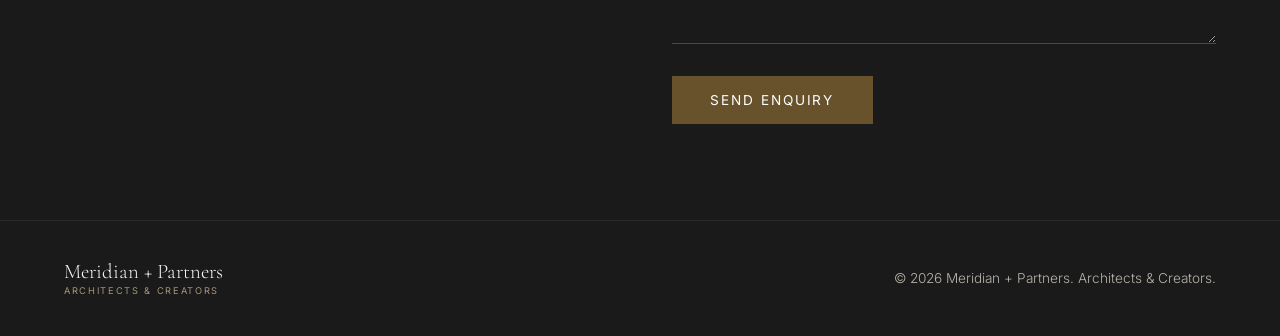
==== commit baa76b33: "Update index.html" ====
--- a/index.html
+++ b/index.html
@@ -86,13 +86,14 @@
           </div>
         </article>
 
-        <article class="project">
-          <div class="project-img" style="background-image:url('https://images.unsplash.com/photo-1512917774080-9991f1c4c750?auto=format&fit=crop&w=1200&q=80')"></div>
-          <div class="project-meta">
-            <h3>Maple Grove Addition</h3>
-            <p>Addition · Minnesota · 2023</p>
-          </div>
-        </article>
+        <a href="maple-grove-renovation.html" class="project project-featured">
+          <div class="project-img" style="background-image:url('maple-grove/maple-ext-1.jpeg');aspect-ratio:16/9"></div>
+          <div class="project-meta">
+            <h3>Maple Grove Renovation</h3>
+            <p>Renovation · Northern Michigan · 2024</p>
+            <span class="project-link">View project gallery →</span>
+          </div>
+        </a>
       </div>
     </div>
   </section>
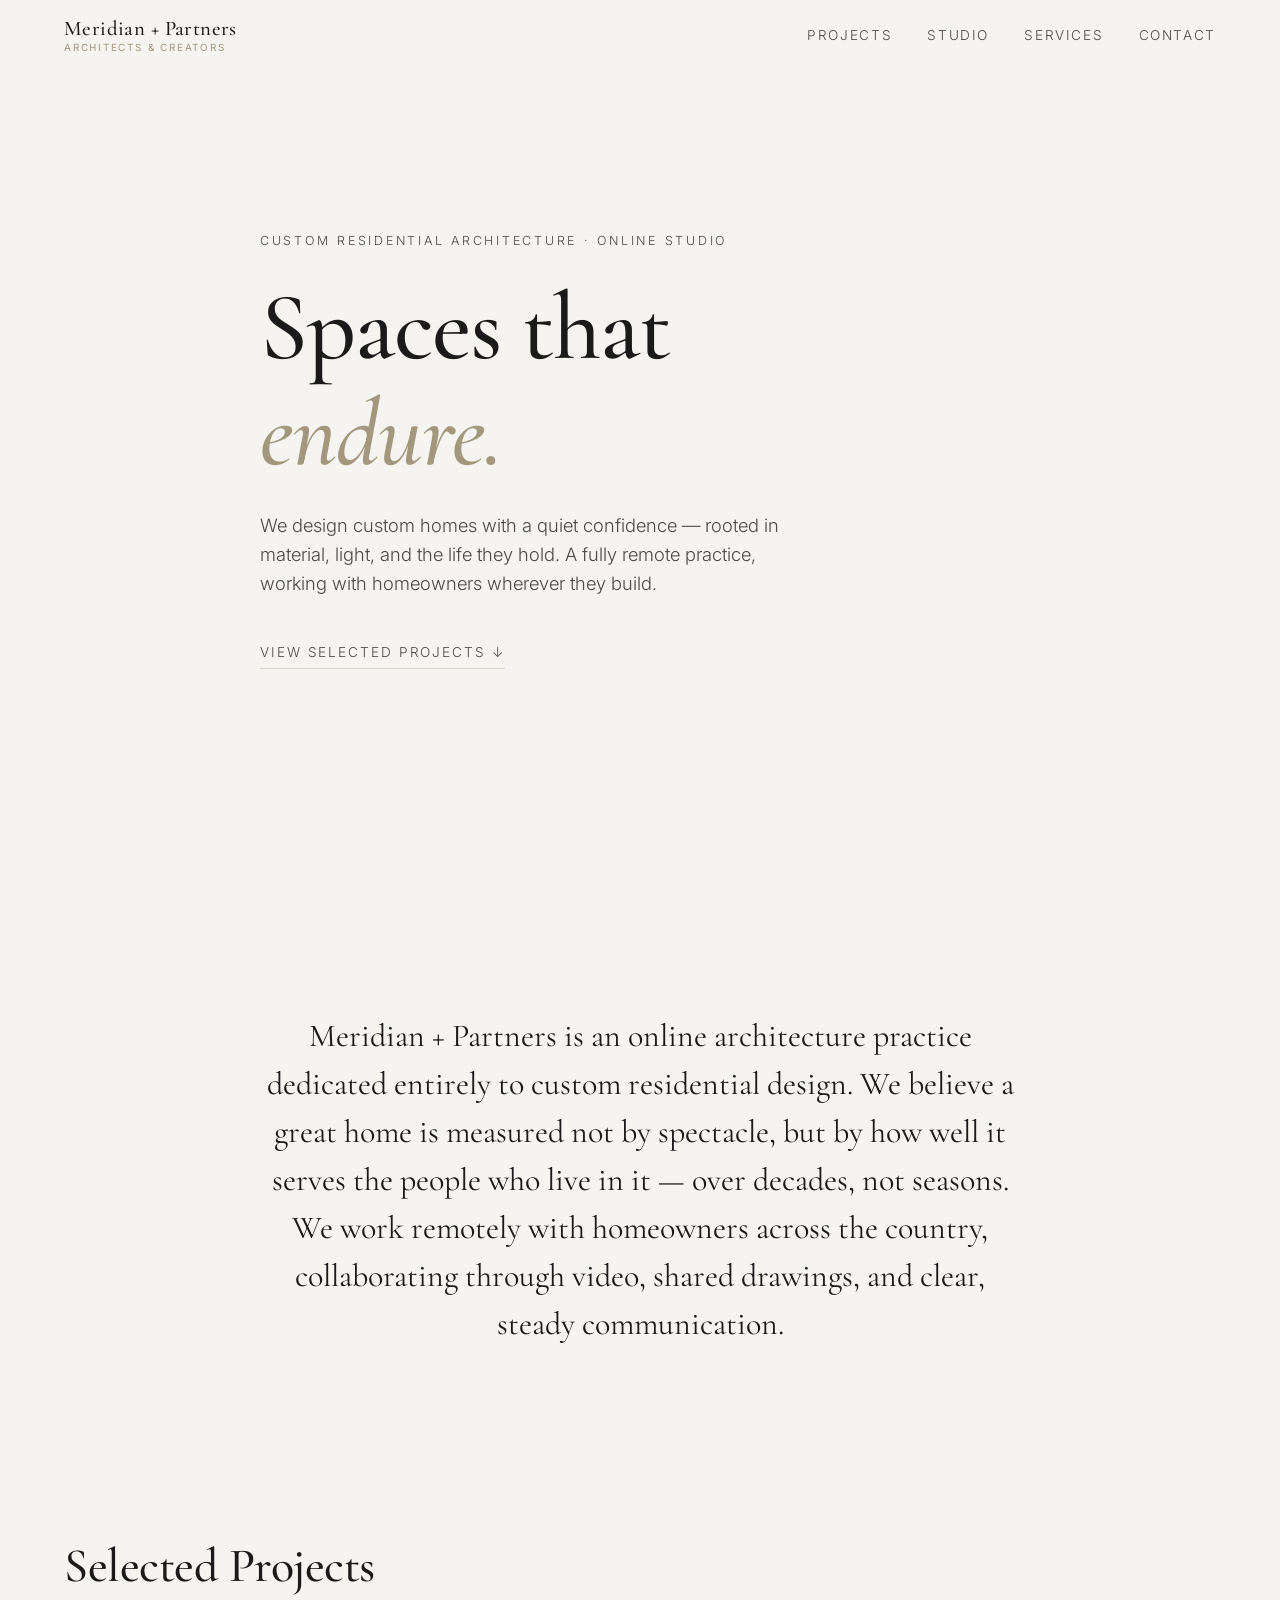
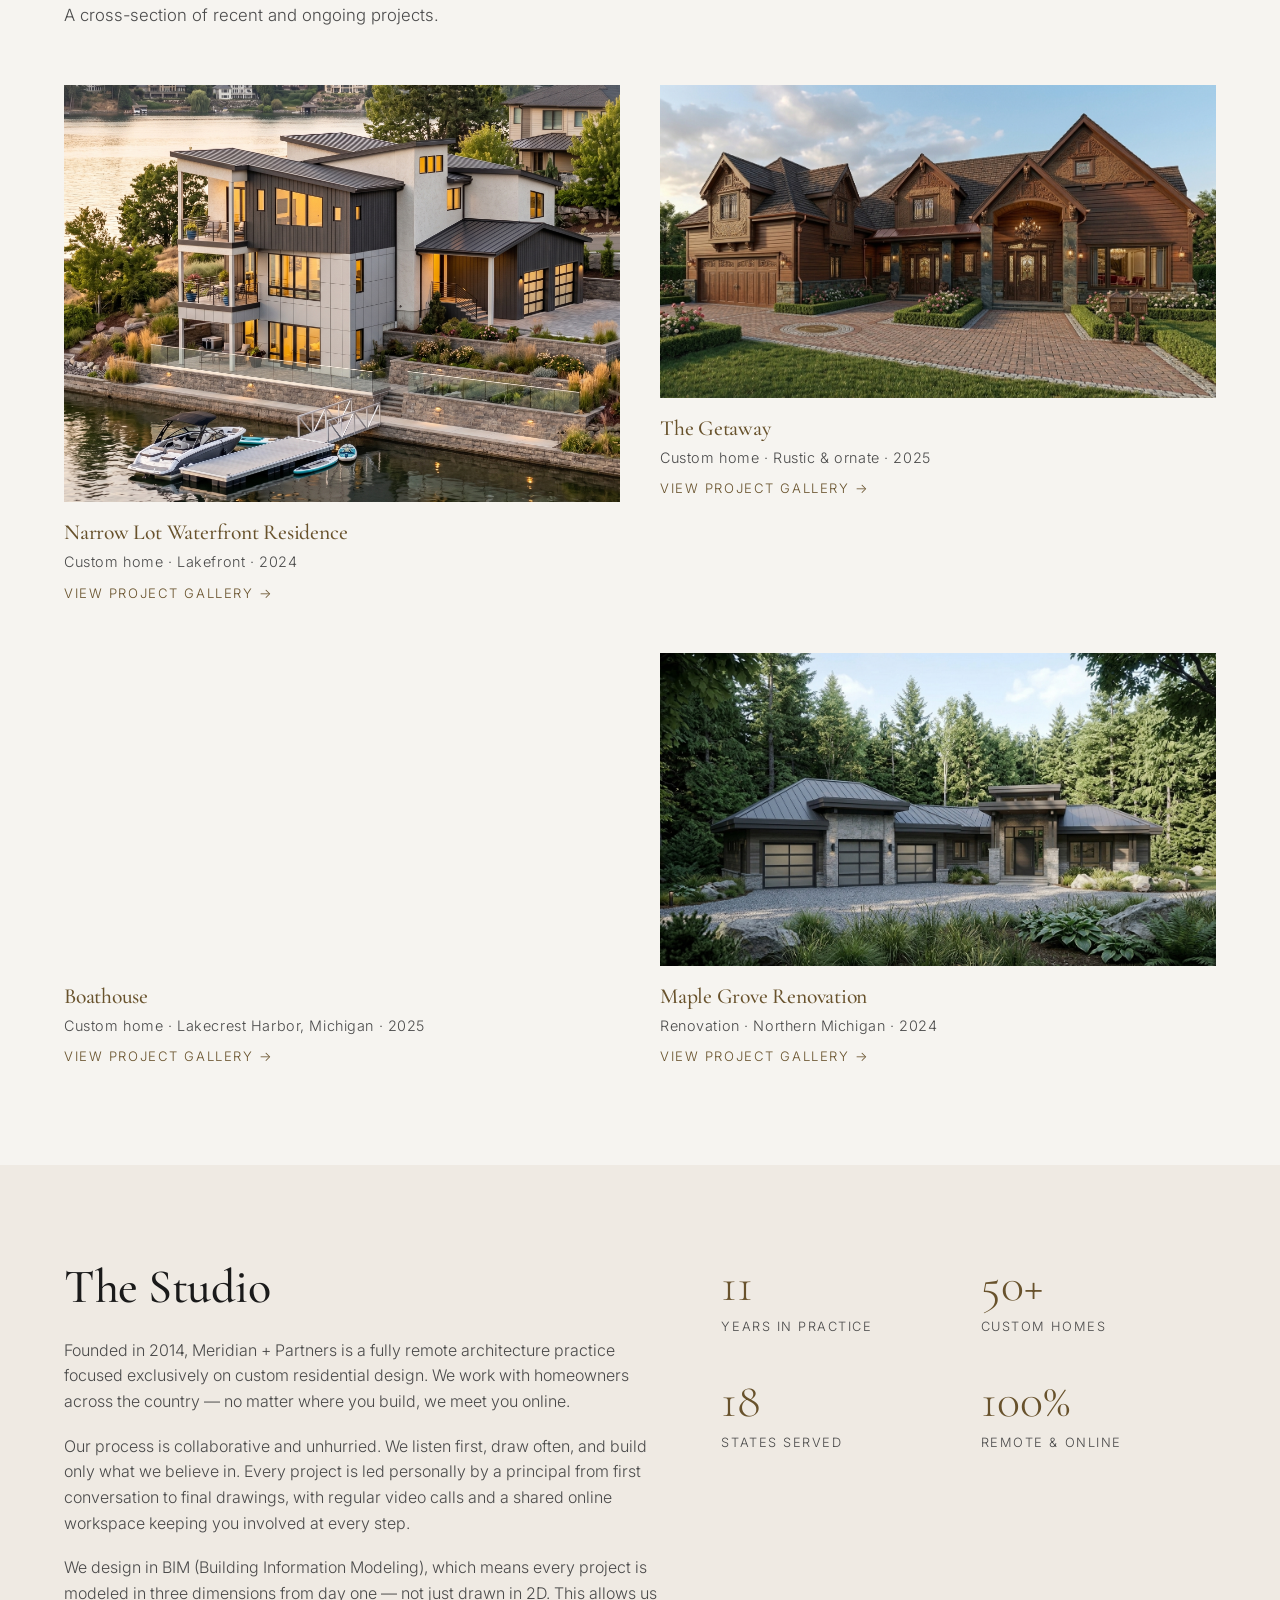
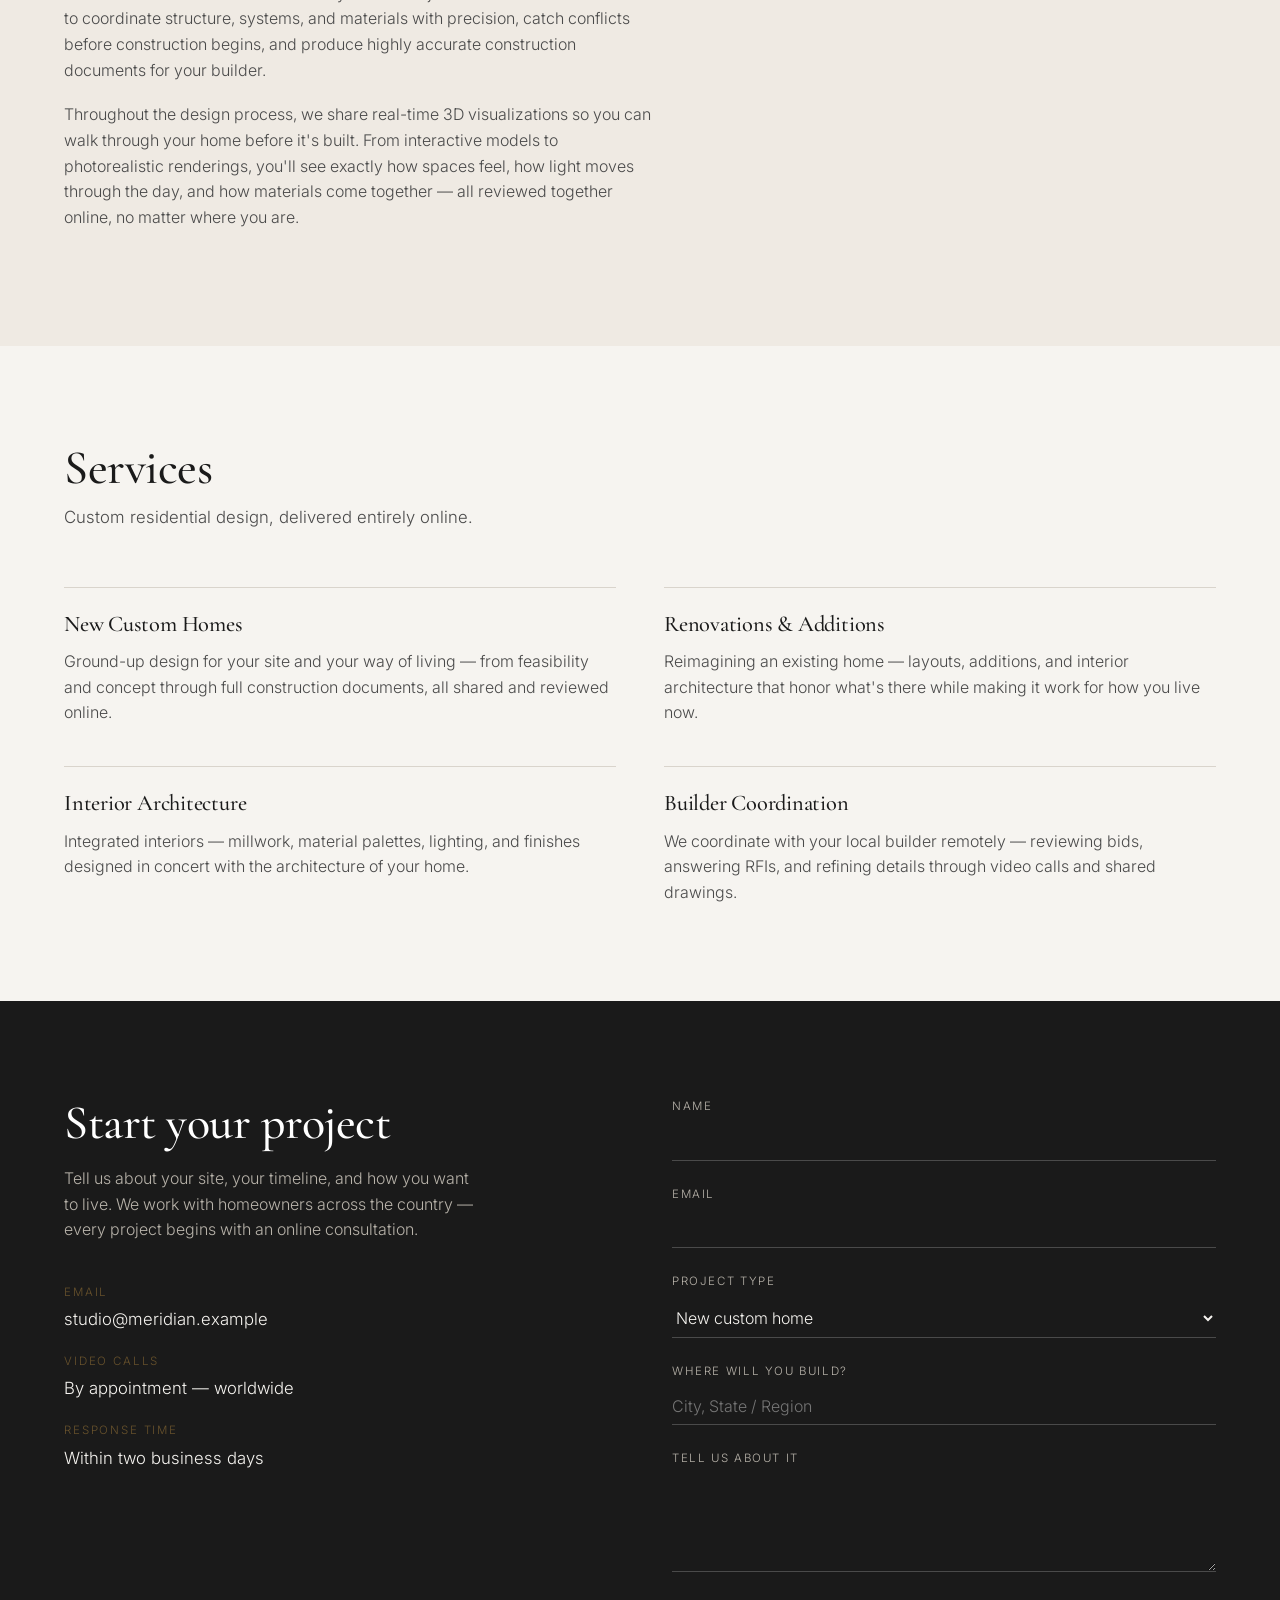
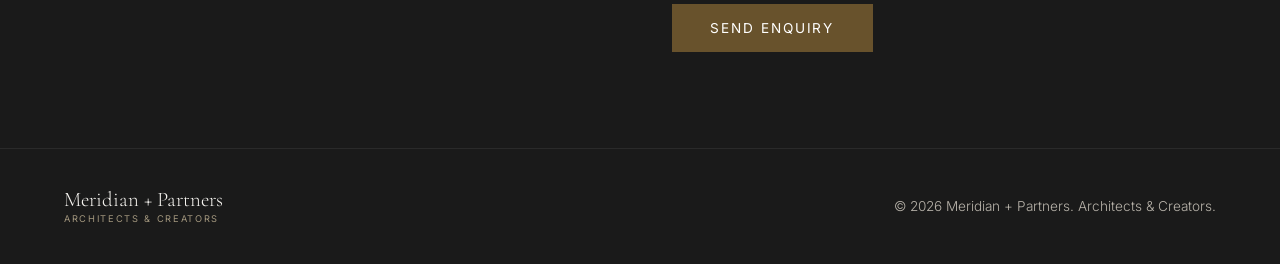
==== commit 924ecbcc: "Update index.html" ====
--- a/index.html
+++ b/index.html
@@ -78,13 +78,14 @@
           </div>
         </a>
 
-        <article class="project">
-          <div class="project-img" style="background-image:url('https://images.unsplash.com/photo-1600210492486-724fe5c67fb0?auto=format&fit=crop&w=1200&q=80')"></div>
-          <div class="project-meta">
-            <h3>Apartment Unit Design</h3>
-            <p>Interior design · Southwest Michigan · 2024</p>
-          </div>
-        </article>
+        <a href="boathouse.html" class="project project-featured">
+          <div class="project-img" style="background-image:url('boathouse/boathouse-ext-1.jpeg');aspect-ratio:16/9"></div>
+          <div class="project-meta">
+            <h3>Boathouse</h3>
+            <p>Custom home · Lakecrest Harbor, Michigan · 2025</p>
+            <span class="project-link">View project gallery →</span>
+          </div>
+        </a>
 
         <a href="maple-grove-renovation.html" class="project project-featured">
           <div class="project-img" style="background-image:url('maple-grove/maple-ext-1.jpeg');aspect-ratio:16/9"></div>
